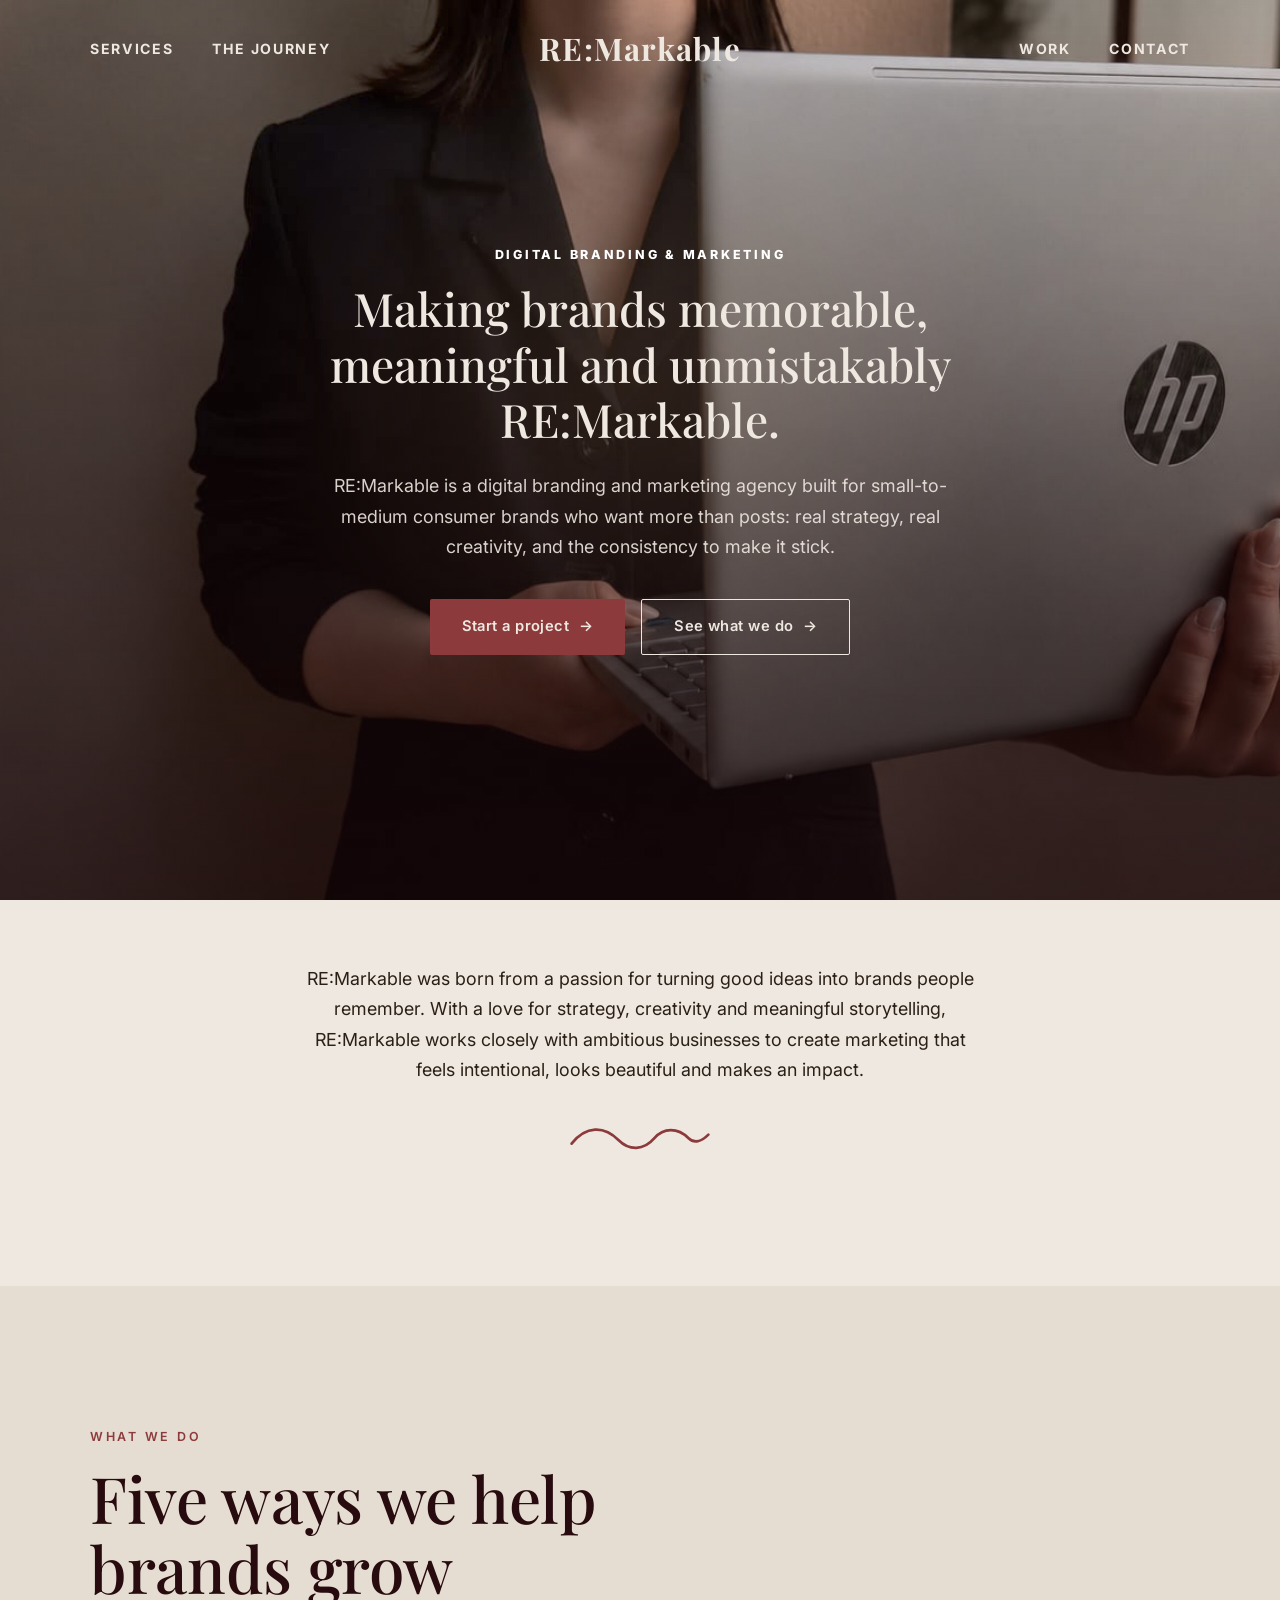
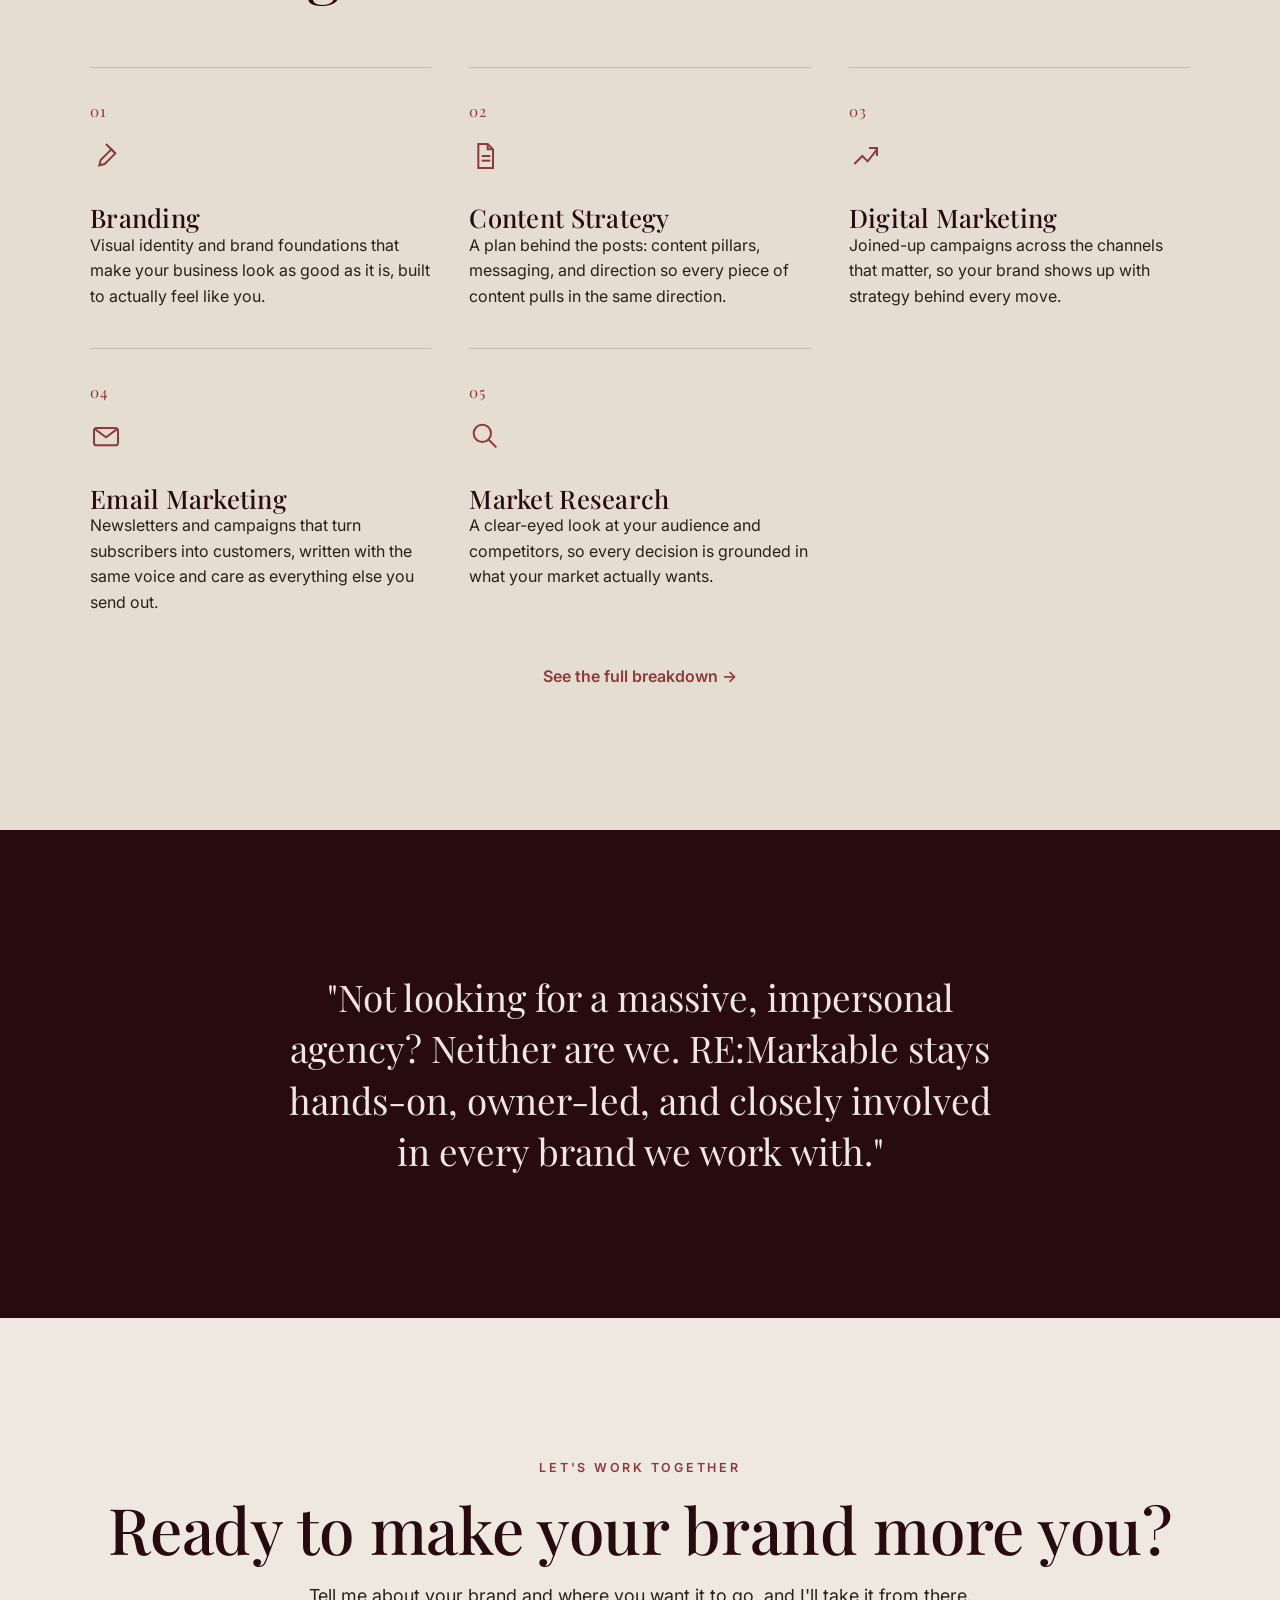
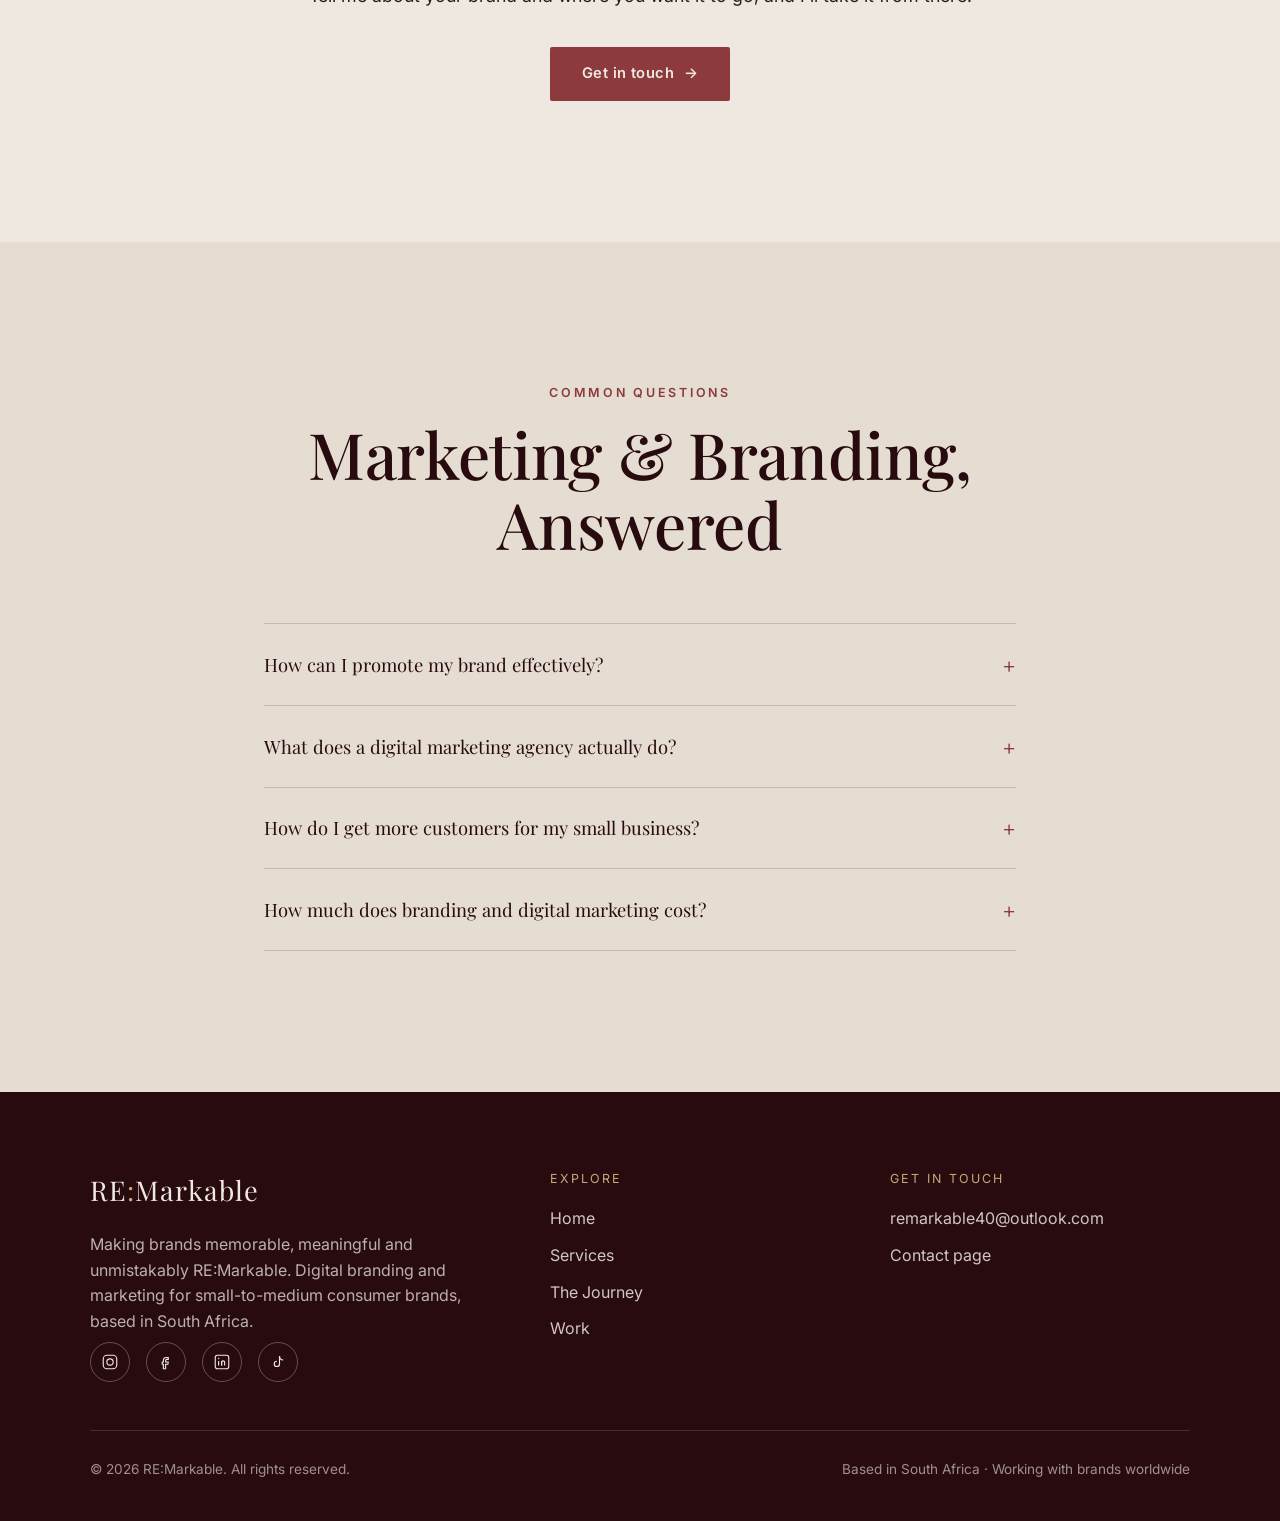
==== index.html @ 716b3941 "Declare light color-scheme to prevent mobile auto-dark-mode inversion Some mobile browsers auto-dark" ====
<!DOCTYPE html>
<html lang="en">
<head>
  <meta charset="UTF-8">
  <meta name="viewport" content="width=device-width, initial-scale=1.0">
  <title>RE:Markable | Digital Marketing Agency to Promote Your Brand &amp; Grow Customers, South Africa</title>
  <meta name="description" content="RE:Markable is a digital branding and marketing agency helping small-to-medium consumer brands promote their business, run effective digital marketing, and increase customers. Based in South Africa, working with brands worldwide.">
  <meta name="keywords" content="digital marketing agency, how to promote my brand, branding agency South Africa, increase customers, marketing strategy, social media marketing, content strategy, email marketing">
  <link rel="canonical" href="https://remarkable-co.netlify.app/">

  <meta property="og:type" content="website">
  <meta property="og:title" content="RE:Markable | Digital Marketing Agency to Promote Your Brand">
  <meta property="og:description" content="Digital branding and marketing built to promote your brand and grow your customer base. Strategy, creativity and consistency for small-to-medium consumer brands.">
  <meta property="og:image" content="https://remarkable-co.netlify.app/images/og-image.png">
  <meta property="og:image:width" content="1200">
  <meta property="og:image:height" content="630">
  <meta property="og:url" content="https://remarkable-co.netlify.app/">
  <meta name="twitter:card" content="summary_large_image">
  <meta name="twitter:image" content="https://remarkable-co.netlify.app/images/og-image.png">
  <meta name="theme-color" content="#280B0F">
  <meta name="color-scheme" content="light">

  <link rel="icon" type="image/svg+xml" href="images/favicon.svg">
  <link rel="apple-touch-icon" href="images/apple-touch-icon.png">
  <link rel="preconnect" href="https://fonts.googleapis.com">
  <link rel="preconnect" href="https://fonts.gstatic.com" crossorigin>
  <link href="https://fonts.googleapis.com/css2?family=Playfair+Display:ital,wght@0,400;0,500;0,600;0,700;1,500&family=Inter:wght@400;500;600;700&display=swap" rel="stylesheet">
  <link rel="preload" as="image" href="images/hero/hero.jpg">
  <link rel="stylesheet" href="css/style.css">
  <script src="js/main.js" defer></script>

  <script type="application/ld+json">
  {
    "@context": "https://schema.org",
    "@type": "MarketingAgency",
    "name": "RE:Markable",
    "description": "Digital branding and marketing agency for small-to-medium consumer brands, based in South Africa.",
    "email": "remarkable40@outlook.com",
    "areaServed": "ZA",
    "sameAs": [
      "https://www.instagram.com/re_markable.co/",
      "https://www.facebook.com/profile.php?id=61593287202210",
      "https://www.linkedin.com/company/144606965/",
      "https://www.tiktok.com/@remarkable.co"
    ],
    "makesOffer": [
      { "@type": "Offer", "itemOffered": { "@type": "Service", "name": "Branding" } },
      { "@type": "Offer", "itemOffered": { "@type": "Service", "name": "Content Strategy" } },
      { "@type": "Offer", "itemOffered": { "@type": "Service", "name": "Digital Marketing" } },
      { "@type": "Offer", "itemOffered": { "@type": "Service", "name": "Email Marketing" } },
      { "@type": "Offer", "itemOffered": { "@type": "Service", "name": "Market Research" } }
    ]
  }
  </script>

  <script type="application/ld+json">
  {
    "@context": "https://schema.org",
    "@type": "FAQPage",
    "mainEntity": [
      {
        "@type": "Question",
        "name": "How can I promote my brand effectively?",
        "acceptedAnswer": {
          "@type": "Answer",
          "text": "Effective brand promotion comes from three things working together: a consistent visual identity, a content strategy built around your actual audience, and channels used with intention rather than posting for the sake of it. RE:Markable builds all three together, so your marketing looks good and does something."
        }
      },
      {
        "@type": "Question",
        "name": "What does a digital marketing agency actually do?",
        "acceptedAnswer": {
          "@type": "Answer",
          "text": "A digital marketing agency plans, creates and manages your brand's marketing across the channels that matter, social media, email, content and campaigns, so everything pulls in the same direction instead of feeling disconnected. RE:Markable also handles the branding and strategy underneath it, not just execution."
        }
      },
      {
        "@type": "Question",
        "name": "How do I get more customers for my small business?",
        "acceptedAnswer": {
          "@type": "Answer",
          "text": "More customers usually comes down to clearer positioning, consistent visibility, and marketing that speaks directly to the right audience instead of everyone. RE:Markable starts by understanding your brand, your audience and your goals, then builds a strategy designed to grow your customer base from there."
        }
      },
      {
        "@type": "Question",
        "name": "How much does branding and digital marketing cost?",
        "acceptedAnswer": {
          "@type": "Answer",
          "text": "Pricing depends on the scope of the project, whether that's branding, content strategy, digital marketing, email marketing or market research. Get in touch and we'll figure out what's right for your brand and your budget."
        }
      }
    ]
  }
  </script>
</head>
<body>
  <a class="skip-link" href="#main">Skip to main content</a>
  <div class="scroll-progress" aria-hidden="true"></div>

  <header class="site-header site-header--transparent">
    <nav class="nav container" aria-label="Primary">
      <div class="nav__group nav__group--left">
        <a href="services.html">Services</a>
        <a href="about.html">The Journey</a>
      </div>
      <a href="index.html" class="nav__logo" aria-label="RE:Markable home">RE<span>:</span>Markable</a>
      <div class="nav__group nav__group--right">
        <a href="work.html">Work</a>
        <a href="contact.html">Contact</a>
      </div>
      <button class="nav__toggle" aria-label="Toggle menu" aria-expanded="false" aria-controls="nav-links">
        <svg viewBox="0 0 24 24" fill="none" stroke="currentColor" stroke-width="1.8" stroke-linecap="round" aria-hidden="true">
          <line x1="3" y1="6" x2="21" y2="6"/><line x1="3" y1="12" x2="21" y2="12"/><line x1="3" y1="18" x2="21" y2="18"/>
        </svg>
      </button>
      <div class="nav__links" id="nav-links">
        <a href="index.html" aria-current="page">Home</a>
        <a href="services.html">Services</a>
        <a href="about.html">The Journey</a>
        <a href="work.html">Work</a>
        <a href="contact.html" class="nav__cta">Contact</a>
      </div>
    </nav>
  </header>

  <main id="main">

    <!-- Hero -->
    <section class="hero--full">
      <img
        class="hero__bg"
        src="images/hero/hero.jpg"
        alt="RE:Markable, digital branding and marketing agency"
        width="1448" height="807">
      <div class="hero__content">
        <span class="eyebrow fade-in">Digital Branding &amp; Marketing</span>
        <h1 class="fade-in">Making brands memorable, meaningful and unmistakably RE:Markable.</h1>
        <p class="lede fade-in" style="margin-top:1.5rem;">RE:Markable is a digital branding and marketing agency built for small-to-medium consumer brands who want more than posts: real strategy, real creativity, and the consistency to make it stick.</p>
        <div class="hero__actions fade-in">
          <a href="contact.html" class="btn btn--primary">Start a project</a>
          <a href="services.html" class="btn btn--outline">See what we do</a>
        </div>
      </div>
    </section>

    <!-- Intro statement -->
    <section class="section--tight">
      <div class="container">
        <div class="section-head center fade-in">
          <p class="lede" style="margin-inline:auto; text-align:center;">RE:Markable was born from a passion for turning good ideas into brands people remember. With a love for strategy, creativity and meaningful storytelling, RE:Markable works closely with ambitious businesses to create marketing that feels intentional, looks beautiful and makes an impact.</p>
          <svg class="fade-in flourish" viewBox="0 0 160 40" fill="none" stroke="currentColor" stroke-width="3" stroke-linecap="round" stroke-linejoin="round" aria-hidden="true" style="margin-top:2.25rem;">
            <path pathLength="1" d="M4 24 C 20 4, 40 4, 56 20 C 68 32, 84 32, 96 18 C 106 6, 122 6, 134 18 C 140 24, 148 22, 156 14"/>
          </svg>
        </div>
      </div>
    </section>

    <!-- Services overview -->
    <section class="section--cream-tint">
      <div class="container">
        <div class="section-head fade-in">
          <span class="eyebrow">What We Do</span>
          <h2>Five ways we help brands grow</h2>
        </div>
        <div class="grid grid--3">
          <article class="flat-card fade-in">
            <span class="flat-card__number">01</span>
            <svg class="flat-card__icon" viewBox="0 0 24 24" fill="none" stroke="currentColor" stroke-width="1.5" aria-hidden="true">
              <path d="M12 3l7 7-8 8-4 1 1-4 8-8"/><path d="M15 6l3 3"/>
            </svg>
            <h3>Branding</h3>
            <p>Visual identity and brand foundations that make your business look as good as it is, built to actually feel like you.</p>
          </article>
          <article class="flat-card fade-in">
            <span class="flat-card__number">02</span>
            <svg class="flat-card__icon" viewBox="0 0 24 24" fill="none" stroke="currentColor" stroke-width="1.5" aria-hidden="true">
              <path d="M7 3h7l4 4v14H7z"/><path d="M14 3v4h4"/><line x1="9.5" y1="12" x2="16" y2="12"/><line x1="9.5" y1="15.5" x2="16" y2="15.5"/>
            </svg>
            <h3>Content Strategy</h3>
            <p>A plan behind the posts: content pillars, messaging, and direction so every piece of content pulls in the same direction.</p>
          </article>
          <article class="flat-card fade-in">
            <span class="flat-card__number">03</span>
            <svg class="flat-card__icon" viewBox="0 0 24 24" fill="none" stroke="currentColor" stroke-width="1.5" aria-hidden="true">
              <path d="M4 18l6-6 4 4 7-9"/><path d="M15 6h6v6"/>
            </svg>
            <h3>Digital Marketing</h3>
            <p>Joined-up campaigns across the channels that matter, so your brand shows up with strategy behind every move.</p>
          </article>
          <article class="flat-card fade-in">
            <span class="flat-card__number">04</span>
            <svg class="flat-card__icon" viewBox="0 0 24 24" fill="none" stroke="currentColor" stroke-width="1.5" aria-hidden="true">
              <rect x="3" y="6" width="18" height="13" rx="2"/><path d="M4 7l8 6 8-6"/>
            </svg>
            <h3>Email Marketing</h3>
            <p>Newsletters and campaigns that turn subscribers into customers, written with the same voice and care as everything else you send out.</p>
          </article>
          <article class="flat-card fade-in">
            <span class="flat-card__number">05</span>
            <svg class="flat-card__icon" viewBox="0 0 24 24" fill="none" stroke="currentColor" stroke-width="1.5" aria-hidden="true">
              <circle cx="10" cy="10" r="6.5"/><line x1="14.8" y1="14.8" x2="20.5" y2="20.5"/>
            </svg>
            <h3>Market Research</h3>
            <p>A clear-eyed look at your audience and competitors, so every decision is grounded in what your market actually wants.</p>
          </article>
        </div>
        <div class="text-center fade-in" style="margin-top:3rem;">
          <a href="services.html" class="btn--text">See the full breakdown →</a>
        </div>
      </div>
    </section>

    <!-- Statement band -->
    <section class="section--forest">
      <div class="container">
        <div class="statement fade-in">
          <p>"Not looking for a massive, impersonal agency? Neither are we. RE:Markable stays hands-on, owner-led, and closely involved in every brand we work with."</p>
        </div>
      </div>
    </section>

    <!-- CTA -->
    <section>
      <div class="container text-center fade-in">
        <span class="eyebrow">Let's Work Together</span>
        <h2>Ready to make your brand more you?</h2>
        <p class="lede" style="margin-inline:auto; text-align:center; margin-top:1rem;">Tell me about your brand and where you want it to go, and I'll take it from there.</p>
        <div style="margin-top:2.25rem;">
          <a href="contact.html" class="btn btn--primary">Get in touch</a>
        </div>
      </div>
    </section>

    <!-- FAQ -->
    <section class="section--cream-tint">
      <div class="container" style="max-width:52rem;">
        <div class="section-head center fade-in">
          <span class="eyebrow">Common Questions</span>
          <h2>Marketing &amp; Branding, Answered</h2>
        </div>
        <div class="faq-list fade-in">
          <details class="faq-item">
            <summary>How can I promote my brand effectively?</summary>
            <p>Effective brand promotion comes from three things working together: a consistent visual identity, a content strategy built around your actual audience, and channels used with intention rather than posting for the sake of it. Most brands only have one of the three. RE:Markable builds all three together, so your marketing looks good and does something.</p>
          </details>
          <details class="faq-item">
            <summary>What does a digital marketing agency actually do?</summary>
            <p>A digital marketing agency plans, creates and manages your brand's marketing across the channels that matter, social media, email, content and campaigns, so everything pulls in the same direction instead of feeling disconnected. RE:Markable also handles the branding and strategy underneath it, not just execution.</p>
          </details>
          <details class="faq-item">
            <summary>How do I get more customers for my small business?</summary>
            <p>More customers usually comes down to clearer positioning, consistent visibility, and marketing that speaks directly to the right audience instead of everyone. RE:Markable starts by understanding your brand, your audience and your goals, then builds a strategy designed to grow your customer base from there.</p>
          </details>
          <details class="faq-item">
            <summary>How much does branding and digital marketing cost?</summary>
            <p>Pricing depends on the scope of the project, whether that's branding, content strategy, digital marketing, email marketing or market research. Get in touch and we'll figure out what's right for your brand and your budget.</p>
          </details>
        </div>
      </div>
    </section>

  </main>

  <footer class="site-footer">
    <div class="container">
      <div class="footer__grid">
        <div>
          <div class="footer__brand">RE<span>:</span>Markable</div>
          <p class="footer__tagline">Making brands memorable, meaningful and unmistakably RE:Markable. Digital branding and marketing for small-to-medium consumer brands, based in South Africa.</p>
          <div class="footer__social">
            <a href="https://www.instagram.com/re_markable.co/" target="_blank" rel="noopener noreferrer" aria-label="RE:Markable on Instagram">
              <svg viewBox="0 0 24 24" fill="none" stroke="currentColor" stroke-width="1.5" aria-hidden="true"><rect x="3" y="3" width="18" height="18" rx="5"/><circle cx="12" cy="12" r="4.2"/><circle cx="17.2" cy="6.8" r="0.6" fill="currentColor" stroke="none"/></svg>
            </a>
            <a href="https://www.facebook.com/profile.php?id=61593287202210" target="_blank" rel="noopener noreferrer" aria-label="RE:Markable on Facebook">
              <svg viewBox="0 0 24 24" fill="none" stroke="currentColor" stroke-width="1.5" aria-hidden="true"><path d="M15 8.5h-2a1.5 1.5 0 0 0-1.5 1.5v2H15l-.5 3H11.5V21h-3v-6H7v-3h1.5V9.8C8.5 7.1 9.9 6 12.3 6H15v2.5z"/></svg>
            </a>
            <a href="https://www.linkedin.com/company/144606965/" target="_blank" rel="noopener noreferrer" aria-label="RE:Markable on LinkedIn">
              <svg viewBox="0 0 24 24" fill="none" stroke="currentColor" stroke-width="1.5" aria-hidden="true"><rect x="3" y="3" width="18" height="18" rx="3"/><circle cx="7.5" cy="7.3" r="0.9" fill="currentColor" stroke="none"/><line x1="7.5" y1="10.5" x2="7.5" y2="16.5"/><path d="M11.5 16.5v-4a2 2 0 0 1 4 0v4"/><line x1="11.5" y1="10.5" x2="11.5" y2="16.5"/></svg>
            </a>
            <a href="https://www.tiktok.com/@remarkable.co" target="_blank" rel="noopener noreferrer" aria-label="RE:Markable on TikTok">
              <svg viewBox="0 0 24 24" fill="none" stroke="currentColor" stroke-width="1.5" aria-hidden="true"><path d="M14 4v10.5a3.5 3.5 0 1 1-3.5-3.5"/><path d="M14 4c0 3 2.2 5.2 5 5.4"/></svg>
            </a>
          </div>
        </div>
        <div>
          <div class="footer__heading">Explore</div>
          <ul class="footer__links">
            <li><a href="index.html">Home</a></li>
            <li><a href="services.html">Services</a></li>
            <li><a href="about.html">The Journey</a></li>
            <li><a href="work.html">Work</a></li>
          </ul>
        </div>
        <div>
          <div class="footer__heading">Get in Touch</div>
          <ul class="footer__links">
            <li><a href="mailto:remarkable40@outlook.com">remarkable40@outlook.com</a></li>
            <li><a href="contact.html">Contact page</a></li>
          </ul>
        </div>
      </div>
      <div class="footer__bottom">
        <span>&copy; 2026 RE:Markable. All rights reserved.</span>
        <span>Based in South Africa · Working with brands worldwide</span>
      </div>
    </div>
  </footer>
</body>
</html>
---- css/style.css ----
/* ==========================================================================
   RE:Markable | Design System
   Cream #EEE8E1 · Burgundy #8D3A3C · Forest #280B0F
   ========================================================================== */

:root {
  color-scheme: light;
  --cream: #EEE8E1;
  --cream-tint: #E5DDD2;
  --burgundy: #8D3A3C;
  --burgundy-dark: #3B1319;
  --burgundy-tint: #D6BDB8;
  --forest: #280B0F;
  --forest-dark: #1C080B;
  --forest-tint: #D5CCC1;
  --ink: #2A2016;

  --font-heading: 'Playfair Display', Georgia, 'Times New Roman', serif;
  --font-body: 'Inter', -apple-system, BlinkMacSystemFont, 'Segoe UI', sans-serif;

  --container-width: 1180px;
  --section-padding: clamp(5rem, 11vw, 9.5rem);
  --radius: 2px;

  --transition: 250ms cubic-bezier(0.4, 0, 0.2, 1);
  --bounce: 450ms cubic-bezier(0.34, 1.56, 0.64, 1);
}

/* ---------- Reset ---------- */
*, *::before, *::after { box-sizing: border-box; }
html { scroll-behavior: smooth; }
body, h1, h2, h3, h4, p, figure, blockquote, dl, dd { margin: 0; }
ul, ol { margin: 0; padding: 0; list-style: none; }
img { max-width: 100%; display: block; }
a { color: inherit; text-decoration: none; }
button { font: inherit; color: inherit; background: none; border: none; cursor: pointer; }
input, textarea, select { font: inherit; color: inherit; }

@media (prefers-reduced-motion: reduce) {
  html { scroll-behavior: auto; }
  *, *::before, *::after {
    animation-duration: 0.01ms !important;
    animation-iteration-count: 1 !important;
    transition-duration: 0.01ms !important;
    scroll-behavior: auto !important;
  }
}

/* ---------- Base ---------- */
body {
  background: var(--cream);
  color: var(--ink);
  font-family: var(--font-body);
  font-size: 16px;
  line-height: 1.6;
  -webkit-font-smoothing: antialiased;
  position: relative;
}

body::before {
  content: '';
  position: fixed;
  inset: 0;
  z-index: 1;
  pointer-events: none;
  opacity: 0.85;
  mix-blend-mode: soft-light;
  background-image:
    radial-gradient(ellipse 55% 140% at 18% 12%, rgba(255,255,255,0.6) 0%, rgba(255,255,255,0) 58%),
    radial-gradient(ellipse 48% 130% at 78% 22%, rgba(0,0,0,0.12) 0%, rgba(0,0,0,0) 62%),
    radial-gradient(ellipse 60% 150% at 45% 48%, rgba(255,255,255,0.45) 0%, rgba(255,255,255,0) 58%),
    radial-gradient(ellipse 42% 120% at 90% 65%, rgba(0,0,0,0.1) 0%, rgba(0,0,0,0) 55%),
    radial-gradient(ellipse 65% 160% at 8% 78%, rgba(255,255,255,0.4) 0%, rgba(255,255,255,0) 62%),
    radial-gradient(ellipse 50% 140% at 60% 92%, rgba(0,0,0,0.09) 0%, rgba(0,0,0,0) 58%),
    linear-gradient(128deg, rgba(255,255,255,0.14) 0%, rgba(0,0,0,0.05) 45%, rgba(255,255,255,0.12) 75%, rgba(0,0,0,0.04) 100%);
}

::selection {
  background: var(--burgundy);
  color: var(--cream);
}

h1, h2, h3, h4 {
  font-family: var(--font-heading);
  font-weight: 500;
  letter-spacing: 0.01em;
  line-height: 1.15;
  color: var(--forest);
}

h1 { font-size: clamp(3rem, 8vw, 6.75rem); letter-spacing: -0.01em; line-height: 1.05; }
h2 { font-size: clamp(2.25rem, 5vw, 4rem); letter-spacing: -0.005em; line-height: 1.1; }
h3 { font-size: clamp(1.3rem, 2vw, 1.7rem); }

p { color: var(--ink); }

.eyebrow {
  display: block;
  font-family: var(--font-body);
  font-size: 0.78rem;
  font-weight: 600;
  letter-spacing: 0.22em;
  text-transform: uppercase;
  color: var(--burgundy);
  margin-bottom: 1rem;
}

.lede {
  font-size: clamp(1.05rem, 1.4vw, 1.25rem);
  line-height: 1.7;
  color: var(--ink);
  max-width: 42rem;
}

/* ---------- Skip link ---------- */
.skip-link {
  position: absolute;
  left: -999px;
  top: auto;
  background: var(--forest);
  color: var(--cream);
  padding: 0.9rem 1.5rem;
  z-index: 1000;
  border-radius: var(--radius);
}
.skip-link:focus {
  left: 1rem;
  top: 1rem;
}

:focus-visible {
  outline: 2px solid var(--burgundy);
  outline-offset: 3px;
}

/* ---------- Layout ---------- */
.container {
  width: 100%;
  max-width: var(--container-width);
  margin-inline: auto;
  padding-inline: clamp(1.25rem, 4vw, 2.5rem);
}

section { padding-block: var(--section-padding); }

.section--tight { padding-block: clamp(2.5rem, 5vw, 4rem); }

.section--cream-tint { background: var(--cream-tint); }
.section--forest { background: var(--forest); color: var(--cream); }
.section--forest h1,
.section--forest h2,
.section--forest h3 { color: var(--cream); }
.section--forest p { color: rgba(238, 232, 225, 0.88); }
.section--burgundy-tint { background: var(--burgundy-tint); }

.section-head {
  max-width: 42rem;
  margin-bottom: clamp(2.5rem, 5vw, 4rem);
}
.section-head.center { margin-inline: auto; text-align: center; }

/* ---------- Scroll progress ---------- */
.scroll-progress {
  position: fixed;
  top: 0;
  left: 0;
  height: 3px;
  width: 100%;
  background: var(--burgundy);
  transform: scaleX(0);
  transform-origin: left;
  z-index: 200;
  pointer-events: none;
}

/* ---------- Header / Nav ---------- */
.site-header {
  background: var(--forest);
  position: sticky;
  top: 0;
  z-index: 100;
  box-shadow: 0 1px 0 rgba(0,0,0,0.06);
  transition: padding-block var(--transition), box-shadow var(--transition), backdrop-filter var(--transition), background var(--transition);
}
.site-header--transparent {
  position: fixed;
  width: 100%;
  background: transparent;
  box-shadow: none;
}
.site-header--scrolled {
  background: rgba(40, 11, 15, 0.92);
  backdrop-filter: blur(10px);
  -webkit-backdrop-filter: blur(10px);
  box-shadow: 0 8px 24px rgba(0,0,0,0.12);
}
.site-header--scrolled .nav { padding-block: 0.75rem; }

.nav {
  display: grid;
  grid-template-columns: 1fr auto 1fr;
  align-items: center;
  gap: 1rem;
  padding-block: 1.5rem;
  transition: padding-block var(--transition);
}

.nav__logo {
  grid-column: 2;
  display: flex;
  align-items: center;
  font-family: var(--font-heading);
  font-size: 1.95rem;
  font-weight: 700;
  letter-spacing: 0.04em;
  color: var(--cream);
  transition: color var(--transition), transform var(--bounce);
}
.nav__logo:hover { transform: scale(1.05); }
.nav__logo span { color: #C9A876; }
.site-header--transparent:not(.site-header--scrolled) .nav__logo {
  color: var(--cream);
}
.site-header--transparent:not(.site-header--scrolled) .nav__logo span {
  color: var(--cream);
}
.nav__logo-icon {
  height: 1.9rem;
  width: auto;
  color: #C9A876;
  flex-shrink: 0;
}

.nav__group {
  display: flex;
  align-items: center;
  gap: clamp(1.5rem, 3vw, 2.75rem);
}
.nav__group--left { grid-column: 1; justify-content: flex-start; }
.nav__group--right { grid-column: 3; justify-content: flex-end; }

.nav__group a {
  display: inline-block;
  color: var(--cream);
  font-size: 0.88rem;
  font-weight: 700;
  letter-spacing: 0.12em;
  text-transform: uppercase;
  padding-block: 0.3rem;
  position: relative;
  transition: color var(--transition), transform var(--bounce);
}
.nav__group a:hover { transform: translateY(-2px); }
.nav__group a::after {
  content: '';
  position: absolute;
  left: 0;
  bottom: -2px;
  width: 0%;
  height: 1px;
  background: #C9A876;
  transition: width var(--transition);
}
.nav__group a:hover::after,
.nav__group a[aria-current="page"]::after { width: 100%; }
.nav__group a[aria-current="page"] { color: #C9A876; }

.site-header--transparent:not(.site-header--scrolled) .nav__group a {
  color: var(--cream);
}
.site-header--transparent:not(.site-header--scrolled) .nav__group a::after {
  background: var(--cream);
}
.site-header--transparent:not(.site-header--scrolled) .nav__group a[aria-current="page"] {
  color: var(--cream);
}

.nav__links {
  display: none;
}

.nav__links a {
  color: var(--cream);
  font-size: 0.92rem;
  letter-spacing: 0.03em;
  padding-block: 0.3rem;
  position: relative;
}

.nav__links a::after {
  content: '';
  position: absolute;
  left: 0;
  bottom: -2px;
  width: 0%;
  height: 1px;
  background: #C9A876;
  transition: width var(--transition);
}
.nav__links a:hover::after,
.nav__links a[aria-current="page"]::after { width: 100%; }
.nav__links a[aria-current="page"] { color: #C9A876; }

.nav__cta {
  background: var(--burgundy);
  color: var(--cream) !important;
  padding: 0.6rem 1.3rem;
  border-radius: var(--radius);
  font-size: 0.88rem !important;
  transition: background var(--transition);
}
.nav__cta::after { display: none; }
.nav__cta:hover { background: var(--burgundy-dark); }

.nav__toggle {
  display: none;
  color: var(--cream);
  padding: 0.4rem;
}
.nav__toggle svg { width: 24px; height: 24px; }

@media (max-width: 860px) {
  .nav {
    display: flex;
    justify-content: space-between;
    padding-block: 1.1rem;
  }
  .nav__group { display: none; }
  .nav__toggle { display: block; }
  .nav__links {
    display: flex;
    position: fixed;
    inset: 0 0 0 30%;
    flex-direction: column;
    justify-content: center;
    align-items: flex-start;
    padding: 2rem clamp(1.5rem, 8vw, 3rem);
    background: var(--forest);
    transform: translateX(100%);
    transition: transform var(--transition);
    gap: 1.75rem;
  }
  .nav__links.is-open { transform: translateX(0); }
  .nav__links a { font-size: 1.1rem; }
  .nav__cta { margin-top: 0.5rem; }
}

/* ---------- Buttons ---------- */
.btn {
  display: inline-flex;
  align-items: center;
  gap: 0.6rem;
  padding: 0.95rem 2rem;
  border-radius: var(--radius);
  font-size: 0.92rem;
  font-weight: 600;
  letter-spacing: 0.03em;
  transition: background var(--transition), color var(--transition), border-color var(--transition), transform var(--bounce), box-shadow var(--transition);
}
.btn::after {
  content: '\2192';
  display: inline-block;
  transition: transform var(--bounce);
}
.btn:hover::after { transform: translateX(5px); }
.btn:hover { transform: translateY(-3px) scale(1.02); }
.btn:active { transform: translateY(-1px) scale(0.98); }

.btn--primary {
  background: var(--burgundy);
  color: var(--cream);
}
.btn--primary:hover { background: var(--burgundy-dark); box-shadow: 0 12px 24px rgba(141, 58, 60, 0.28); }

.btn--outline {
  background: transparent;
  border: 1px solid currentColor;
  color: var(--forest);
}
.btn--outline:hover { background: var(--forest); color: var(--cream); box-shadow: 0 12px 24px rgba(40, 11, 15, 0.22); }

.section--forest .btn--outline { color: var(--cream); }
.section--forest .btn--outline:hover { background: var(--cream); color: var(--forest); }

.btn--text {
  padding: 0;
  color: var(--burgundy);
  font-weight: 600;
  border-bottom: 1px solid transparent;
}
.btn--text:hover { border-bottom-color: var(--burgundy); }

/* ---------- Hero ---------- */
.hero {
  padding-top: clamp(3.5rem, 8vw, 6rem);
  padding-bottom: clamp(3rem, 6vw, 5rem);
}
.hero__grid {
  display: grid;
  grid-template-columns: 1.1fr 0.9fr;
  gap: clamp(2rem, 5vw, 4rem);
  align-items: center;
}
.hero__grid .lede {
  font-size: clamp(1.2rem, 1.7vw, 1.45rem);
}
.hero__grid p:not(.lede) {
  font-size: 1.15rem;
  line-height: 1.7;
}
.hero__actions {
  display: flex;
  gap: 1rem;
  flex-wrap: wrap;
  margin-top: 2.25rem;
}
.hero__image {
  width: 100%;
  aspect-ratio: 8 / 7;
  object-fit: cover;
  border-radius: var(--radius);
}

/* ---------- Full-bleed hero (homepage) ---------- */
.hero--full {
  position: relative;
  min-height: 100svh;
  display: flex;
  align-items: center;
  justify-content: center;
  padding-block: 0;
  overflow: hidden;
  background: var(--forest);
}
.hero--full .hero__bg {
  position: absolute;
  inset: 0;
  width: 100%;
  height: 100%;
  object-fit: cover;
  z-index: 0;
}
.hero--full::after {
  content: '';
  position: absolute;
  inset: 0;
  z-index: 1;
  background: linear-gradient(180deg, rgba(28,8,11,0.15) 0%, rgba(28,8,11,0.62) 100%);
}
.hero__spotlight {
  position: absolute;
  inset: 0;
  z-index: 1;
  pointer-events: none;
  background: radial-gradient(650px circle at var(--mx, 50%) var(--my, 42%), rgba(201, 168, 118, 0.24), transparent 60%);
}
@media (prefers-reduced-motion: reduce) {
  .hero__spotlight { display: none; }
}

.hero--full .hero__content {
  position: relative;
  z-index: 2;
  max-width: 76rem;
  padding-inline: clamp(1.25rem, 6vw, 2.5rem);
  text-align: center;
}
.hero--full .hero__content h1 {
  color: var(--cream);
  font-size: clamp(1.9rem, 3.6vw, 3.25rem);
  line-height: 1.2;
  letter-spacing: 0;
  max-width: 46rem;
  margin-inline: auto;
}
.hero--full .hero__content .eyebrow { color: #FFFFFF; font-weight: 800; }
.hero--full .hero__content .lede {
  color: rgba(238, 232, 225, 0.9);
  margin-inline: auto;
  text-align: center;
}
.hero--full .hero__actions { justify-content: center; }
.hero__content > .fade-in:nth-child(1) { transition-delay: 0ms; }
.hero__content > .fade-in:nth-child(2) { transition-delay: 140ms; }
.hero__content > .fade-in:nth-child(3) { transition-delay: 280ms; }
.hero__content > .fade-in:nth-child(4) { transition-delay: 420ms; }
.hero--full .btn--outline { color: var(--cream); }
.hero--full .btn--outline:hover { background: var(--cream); color: var(--forest); }

@media (max-width: 900px) {
  .hero__grid { grid-template-columns: 1fr; }
  .hero__image { order: -1; }
}

/* ---------- Cards ---------- */
.grid {
  display: grid;
  gap: clamp(1.75rem, 3vw, 2.5rem);
}
.grid--3 { grid-template-columns: repeat(3, 1fr); }
.grid--2 { grid-template-columns: repeat(2, 1fr); }
@media (max-width: 860px) {
  .grid--3, .grid--2 { grid-template-columns: 1fr; }
}

.grid > .fade-in:nth-child(1) { transition-delay: 0ms; }
.grid > .fade-in:nth-child(2) { transition-delay: 80ms; }
.grid > .fade-in:nth-child(3) { transition-delay: 160ms; }
.grid > .fade-in:nth-child(4) { transition-delay: 240ms; }
.grid > .fade-in:nth-child(5) { transition-delay: 320ms; }
.grid > .fade-in:nth-child(6) { transition-delay: 400ms; }

.card {
  background: var(--cream);
  border: 1px solid rgba(40, 11, 15, 0.14);
  padding: clamp(2rem, 3vw, 2.75rem);
  border-radius: var(--radius);
  transition: transform var(--bounce), box-shadow var(--transition);
}
.card:hover {
  transform: translateY(-6px);
  box-shadow: 0 18px 40px rgba(40, 11, 15, 0.08);
}
.card__icon {
  width: 44px;
  height: 44px;
  margin-bottom: 1.5rem;
  color: var(--burgundy);
  transition: transform var(--bounce);
}
.card:hover .card__icon {
  transform: rotate(-8deg) scale(1.12);
}
.card__number {
  font-family: var(--font-heading);
  font-size: 0.95rem;
  color: var(--burgundy);
  letter-spacing: 0.05em;
  display: block;
  margin-bottom: 1rem;
}

/* ---------- Flat cards (muted, no box) ---------- */
.flat-card {
  position: relative;
  padding-top: 2rem;
  transition: transform 350ms cubic-bezier(0.2, 0.8, 0.2, 1);
}
.flat-card__icon {
  width: 32px;
  height: 32px;
  margin-bottom: 1.5rem;
  color: var(--burgundy);
  transition: transform var(--bounce);
}
.flat-card:hover .flat-card__icon {
  transform: rotate(-10deg) scale(1.15);
}
.flat-card__number {
  font-family: var(--font-heading);
  font-size: 0.95rem;
  color: var(--burgundy);
  letter-spacing: 0.05em;
  display: block;
  margin-bottom: 1rem;
}

/* ---------- Plain list (services capabilities) ---------- */
.plain-list li {
  padding-block: 0.9rem;
  padding-left: 0;
  border-bottom: 1px solid rgba(40, 11, 15, 0.14);
  transition: padding-left var(--bounce), color var(--transition);
  cursor: default;
}
.plain-list li:first-child { padding-top: 0; }
.plain-list li:hover {
  padding-left: 0.85rem;
  color: var(--burgundy);
}

/* ---------- Work / Portfolio ---------- */
.work-card { display: block; }
.work-card__image {
  width: 100%;
  aspect-ratio: 4 / 3;
  object-fit: cover;
  border-radius: var(--radius);
  margin-bottom: 1.25rem;
}
.work-card__meta {
  display: flex;
  justify-content: space-between;
  align-items: baseline;
  gap: 1rem;
}

/* ---------- Shop-style card (image-forward, minimal) ---------- */
.shop-card { display: block; transition: transform 350ms cubic-bezier(0.2, 0.8, 0.2, 1); }
.shop-card__image-wrap {
  overflow: hidden;
  border-radius: var(--radius);
  margin-bottom: 1.5rem;
  box-shadow: 0 0 0 rgba(40, 11, 15, 0);
  transition: box-shadow var(--transition);
}
.shop-card__image {
  width: 100%;
  aspect-ratio: 4 / 5;
  object-fit: cover;
  display: block;
  transition: transform 600ms cubic-bezier(0.4, 0, 0.2, 1);
}
.shop-card:hover .shop-card__image { transform: scale(1.06) rotate(-0.6deg); }
.shop-card:hover .shop-card__image-wrap { box-shadow: 0 20px 40px rgba(40, 11, 15, 0.18); }
.shop-card__meta {
  font-size: 0.74rem;
  font-weight: 600;
  letter-spacing: 0.12em;
  text-transform: uppercase;
  color: var(--burgundy);
  margin-bottom: 0.6rem;
}
.shop-card__title {
  font-family: var(--font-heading);
  font-size: 1.3rem;
  color: var(--forest);
}
.shop-card__desc {
  margin-top: 0.5rem;
  color: rgba(42, 32, 22, 0.72);
  font-size: 0.95rem;
}
.tag {
  display: inline-block;
  font-size: 0.75rem;
  letter-spacing: 0.08em;
  text-transform: uppercase;
  color: var(--forest);
  background: var(--forest-tint);
  padding: 0.3rem 0.7rem;
  border-radius: 999px;
}

/* ---------- Pull quote / statement band ---------- */
.statement {
  text-align: center;
  max-width: 46rem;
  margin-inline: auto;
}
.statement q, .statement p {
  font-family: var(--font-heading);
  font-size: clamp(1.5rem, 3vw, 2.3rem);
  line-height: 1.4;
  color: var(--cream);
  quotes: none;
}

/* ---------- Footer ---------- */
.site-footer {
  background: var(--forest);
  color: var(--cream);
  padding-block: clamp(3.5rem, 6vw, 5rem) 2.5rem;
}
.footer__grid {
  display: grid;
  grid-template-columns: 1.4fr 1fr 1fr;
  gap: 2.5rem;
  padding-bottom: 3rem;
  border-bottom: 1px solid rgba(238, 232, 225, 0.15);
}
.footer__brand {
  display: flex;
  align-items: center;
  font-family: var(--font-heading);
  font-size: 1.7rem;
  letter-spacing: 0.04em;
  margin-bottom: 1.25rem;
  color: var(--cream);
}
.footer__brand span { color: #C9A876; }
.footer__brand-icon {
  height: 2.1rem;
  width: auto;
  color: #C9A876;
  flex-shrink: 0;
}
.footer__tagline {
  color: rgba(238, 232, 225, 0.75);
  max-width: 26rem;
}
.footer__heading {
  font-size: 0.78rem;
  letter-spacing: 0.16em;
  text-transform: uppercase;
  color: #C9A876;
  margin-bottom: 1.1rem;
}
.footer__links li { margin-bottom: 0.7rem; }
.footer__links a {
  color: rgba(238, 232, 225, 0.85);
  position: relative;
}
.footer__links a:hover { color: var(--cream); }
.footer__social {
  display: flex;
  gap: 1rem;
  margin-top: 0.5rem;
}
.footer__social a {
  width: 40px;
  height: 40px;
  display: flex;
  align-items: center;
  justify-content: center;
  border: 1px solid rgba(238, 232, 225, 0.3);
  border-radius: 50%;
  transition: border-color var(--transition), background var(--transition), transform var(--bounce);
}
.footer__social a:hover {
  border-color: var(--cream);
  background: rgba(238, 232, 225, 0.08);
  transform: translateY(-4px) scale(1.1) rotate(-6deg);
}
.footer__social svg { width: 18px; height: 18px; }
.footer__bottom {
  display: flex;
  justify-content: space-between;
  flex-wrap: wrap;
  gap: 1rem;
  padding-top: 1.75rem;
  font-size: 0.85rem;
  color: rgba(238, 232, 225, 0.6);
}

@media (max-width: 760px) {
  .footer__grid { grid-template-columns: 1fr; }
}

/* ---------- Forms ---------- */
.form-field {
  margin-bottom: 1.5rem;
}
.form-field label {
  display: block;
  font-size: 0.85rem;
  font-weight: 600;
  letter-spacing: 0.03em;
  margin-bottom: 0.5rem;
  color: var(--forest);
}
.form-field input,
.form-field textarea,
.form-field select {
  width: 100%;
  padding: 0.85rem 1rem;
  background: var(--cream);
  border: 1px solid rgba(40, 11, 15, 0.3);
  border-radius: var(--radius);
  transition: border-color var(--transition);
}
.form-field input:focus,
.form-field textarea:focus,
.form-field select:focus {
  border-color: var(--burgundy);
  outline: none;
}
.form-field textarea { min-height: 140px; resize: vertical; }
.form-note { font-size: 0.85rem; color: rgba(36,31,26,0.65); margin-top: -0.5rem; margin-bottom: 1.5rem; }

.form-status {
  margin-top: 1.25rem;
  padding: 1rem 1.25rem;
  border-radius: var(--radius);
  font-size: 0.95rem;
  display: none;
}
.form-status.is-success {
  display: block;
  background: var(--forest-tint);
  color: var(--forest);
  border: 1px solid rgba(51,70,58,0.25);
}
.form-status.is-error {
  display: block;
  background: var(--burgundy-tint);
  color: var(--burgundy-dark);
  border: 1px solid rgba(122,37,48,0.25);
}

/* honeypot field, hidden from real users */
.hp-field {
  position: absolute;
  left: -9999px;
  width: 1px;
  height: 1px;
  overflow: hidden;
}

/* ---------- FAQ accordion ---------- */
.faq-list { display: grid; gap: 0; }
.faq-item {
  border-bottom: 1px solid rgba(40, 11, 15, 0.16);
  padding-block: 1.4rem;
}
.faq-item:first-child { border-top: 1px solid rgba(40, 11, 15, 0.16); }
.faq-item summary {
  cursor: pointer;
  list-style: none;
  display: flex;
  align-items: center;
  justify-content: space-between;
  gap: 1rem;
  font-family: var(--font-heading);
  font-size: 1.15rem;
  color: var(--forest);
  transition: color var(--transition);
}
.faq-item summary::-webkit-details-marker { display: none; }
.faq-item summary::after {
  content: '+';
  font-family: var(--font-body);
  font-size: 1.4rem;
  font-weight: 300;
  color: var(--burgundy);
  flex-shrink: 0;
  transition: transform var(--bounce);
}
.faq-item[open] summary::after { transform: rotate(45deg); }
.faq-item:hover summary { color: var(--burgundy); }
.faq-item p {
  margin-top: 0.9rem;
  color: rgba(42, 32, 22, 0.78);
  max-width: 42rem;
}

/* ---------- Contact info list ---------- */
.contact-list dt {
  font-size: 0.78rem;
  letter-spacing: 0.14em;
  text-transform: uppercase;
  color: var(--burgundy);
  margin-bottom: 0.4rem;
}
.contact-list dd {
  font-family: var(--font-heading);
  font-size: 1.35rem;
  color: var(--forest);
  margin-bottom: 2rem;
}
.contact-list dd a:hover { color: var(--burgundy); }

/* ---------- Utility ---------- */
.mt-0 { margin-top: 0; }
.text-center { text-align: center; }
.divider {
  height: 1px;
  background: rgba(40, 11, 15, 0.15);
  border: none;
  margin-block: 0;
}

/* ---------- Scroll reveal ---------- */
.fade-in {
  opacity: 0;
  transform: translateY(22px) scale(0.98);
  transition: opacity 650ms ease, transform 650ms cubic-bezier(0.22, 1, 0.36, 1);
}
.fade-in.is-visible {
  opacity: 1;
  transform: translateY(0) scale(1);
}

/* ---------- Hand-drawn flourish (signature brand mark) ---------- */
.flourish {
  display: block;
  margin-inline: auto;
  width: 156px;
  height: 36px;
  color: var(--burgundy);
}
.flourish path {
  stroke-dasharray: 1;
  stroke-dashoffset: 1;
  transition: stroke-dashoffset 1100ms cubic-bezier(0.4, 0, 0.2, 1) 150ms;
}
.flourish.is-visible path { stroke-dashoffset: 0; }
.flourish.is-visible {
  animation: flourish-bob 3400ms ease-in-out 1300ms infinite;
}
@keyframes flourish-bob {
  0%, 100% { transform: translateY(0) rotate(0deg); }
  50% { transform: translateY(-3px) rotate(-1.5deg); }
}
@media (prefers-reduced-motion: reduce) {
  .flourish path { transition: none; stroke-dashoffset: 0; }
  .flourish.is-visible { animation: none; }
}

/* ---------- Flat-card divider draw-in ---------- */
.flat-card::before {
  content: '';
  position: absolute;
  top: 0;
  left: 0;
  width: 100%;
  height: 1px;
  background: rgba(40, 11, 15, 0.16);
  transform: scaleX(0);
  transform-origin: left;
  transition: transform 900ms cubic-bezier(0.4, 0, 0.2, 1);
}
.flat-card.is-visible::before { transform: scaleX(1); }
@media (prefers-reduced-motion: reduce) {
  .flat-card::before { transition: none; transform: scaleX(1); }
}

/* ---------- Placeholder badge (dev aid, visible on placeholder images) ---------- */
.placeholder-note {
  font-size: 0.72rem;
  letter-spacing: 0.05em;
  color: rgba(36,31,26,0.5);
  margin-top: 0.5rem;
}

/* ---------- Page intro (non-home pages) ---------- */
.page-intro {
  padding-top: clamp(3rem, 7vw, 5rem);
  padding-bottom: clamp(2.5rem, 5vw, 3.5rem);
}
.page-intro__grid {
  display: grid;
  grid-template-columns: 1fr 1fr;
  gap: clamp(1.5rem, 4vw, 3rem);
  align-items: end;
}
@media (max-width: 760px) {
  .page-intro__grid { grid-template-columns: 1fr; }
}
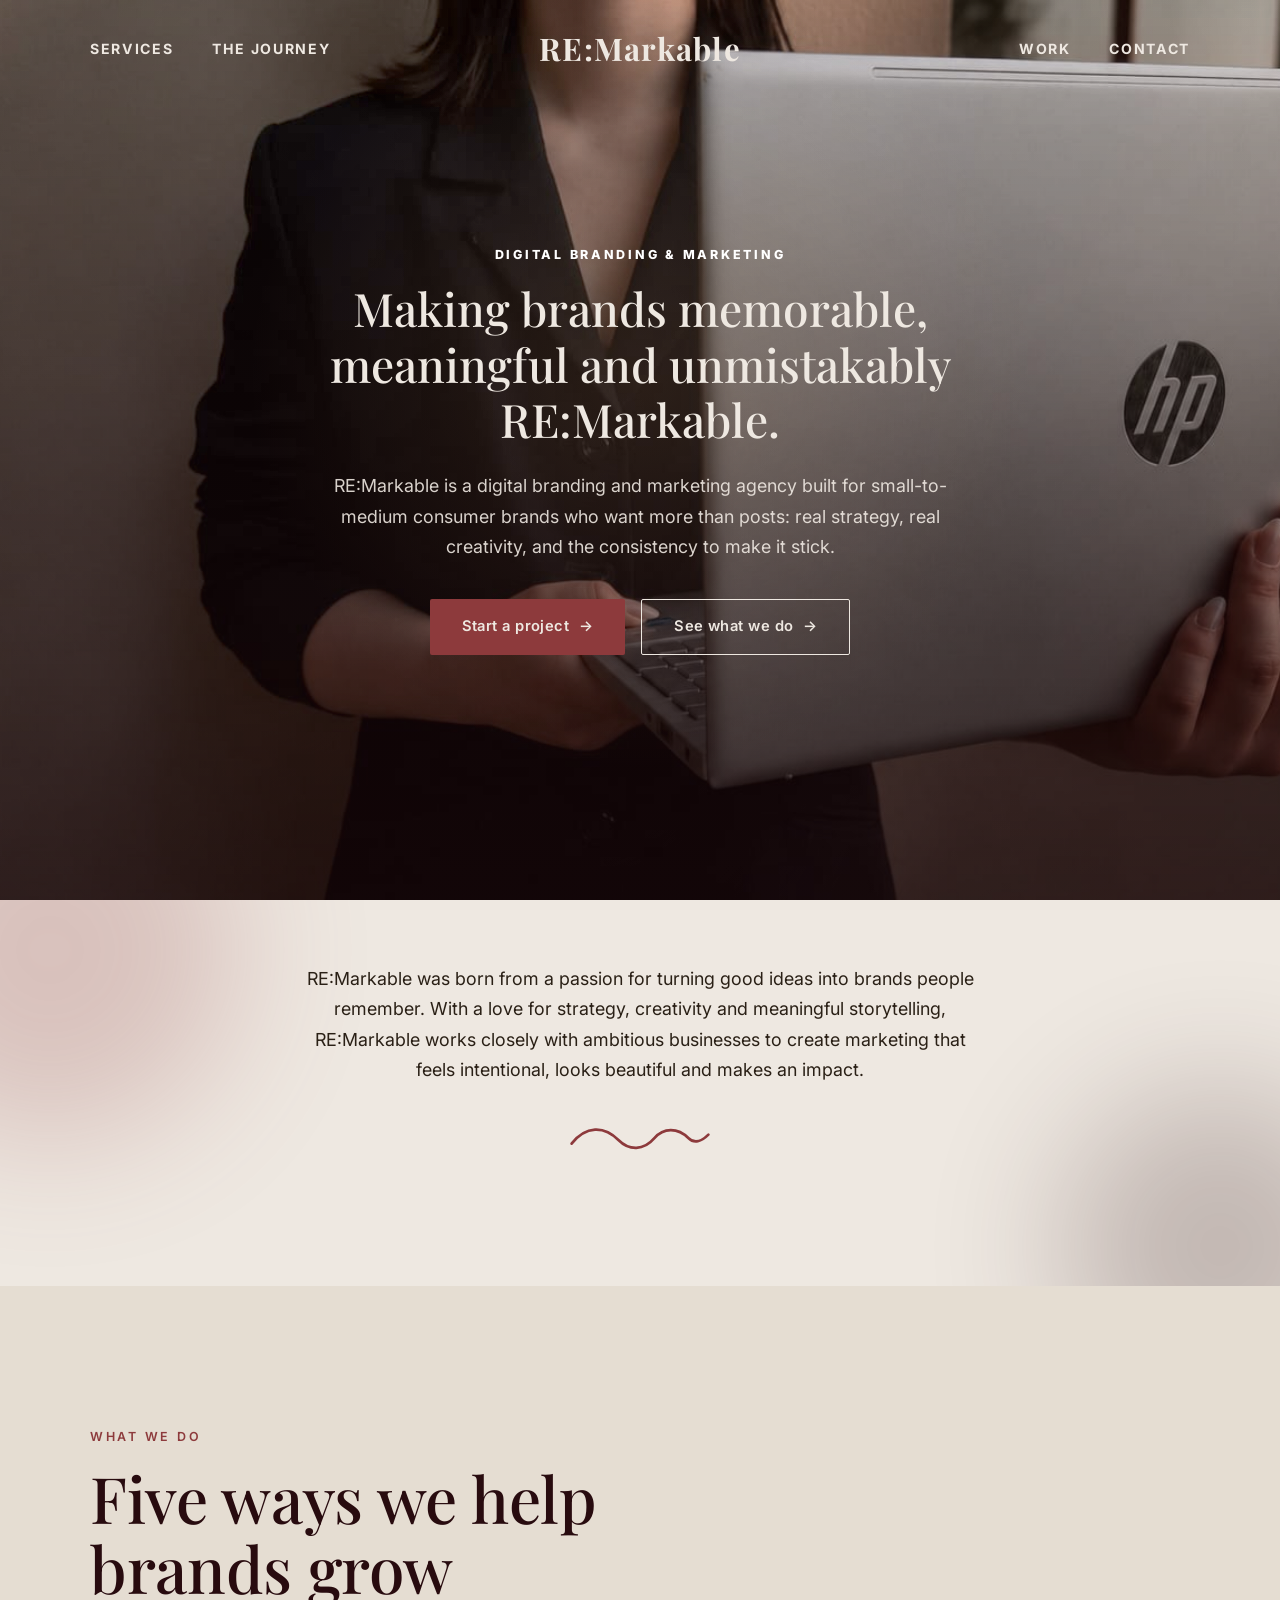
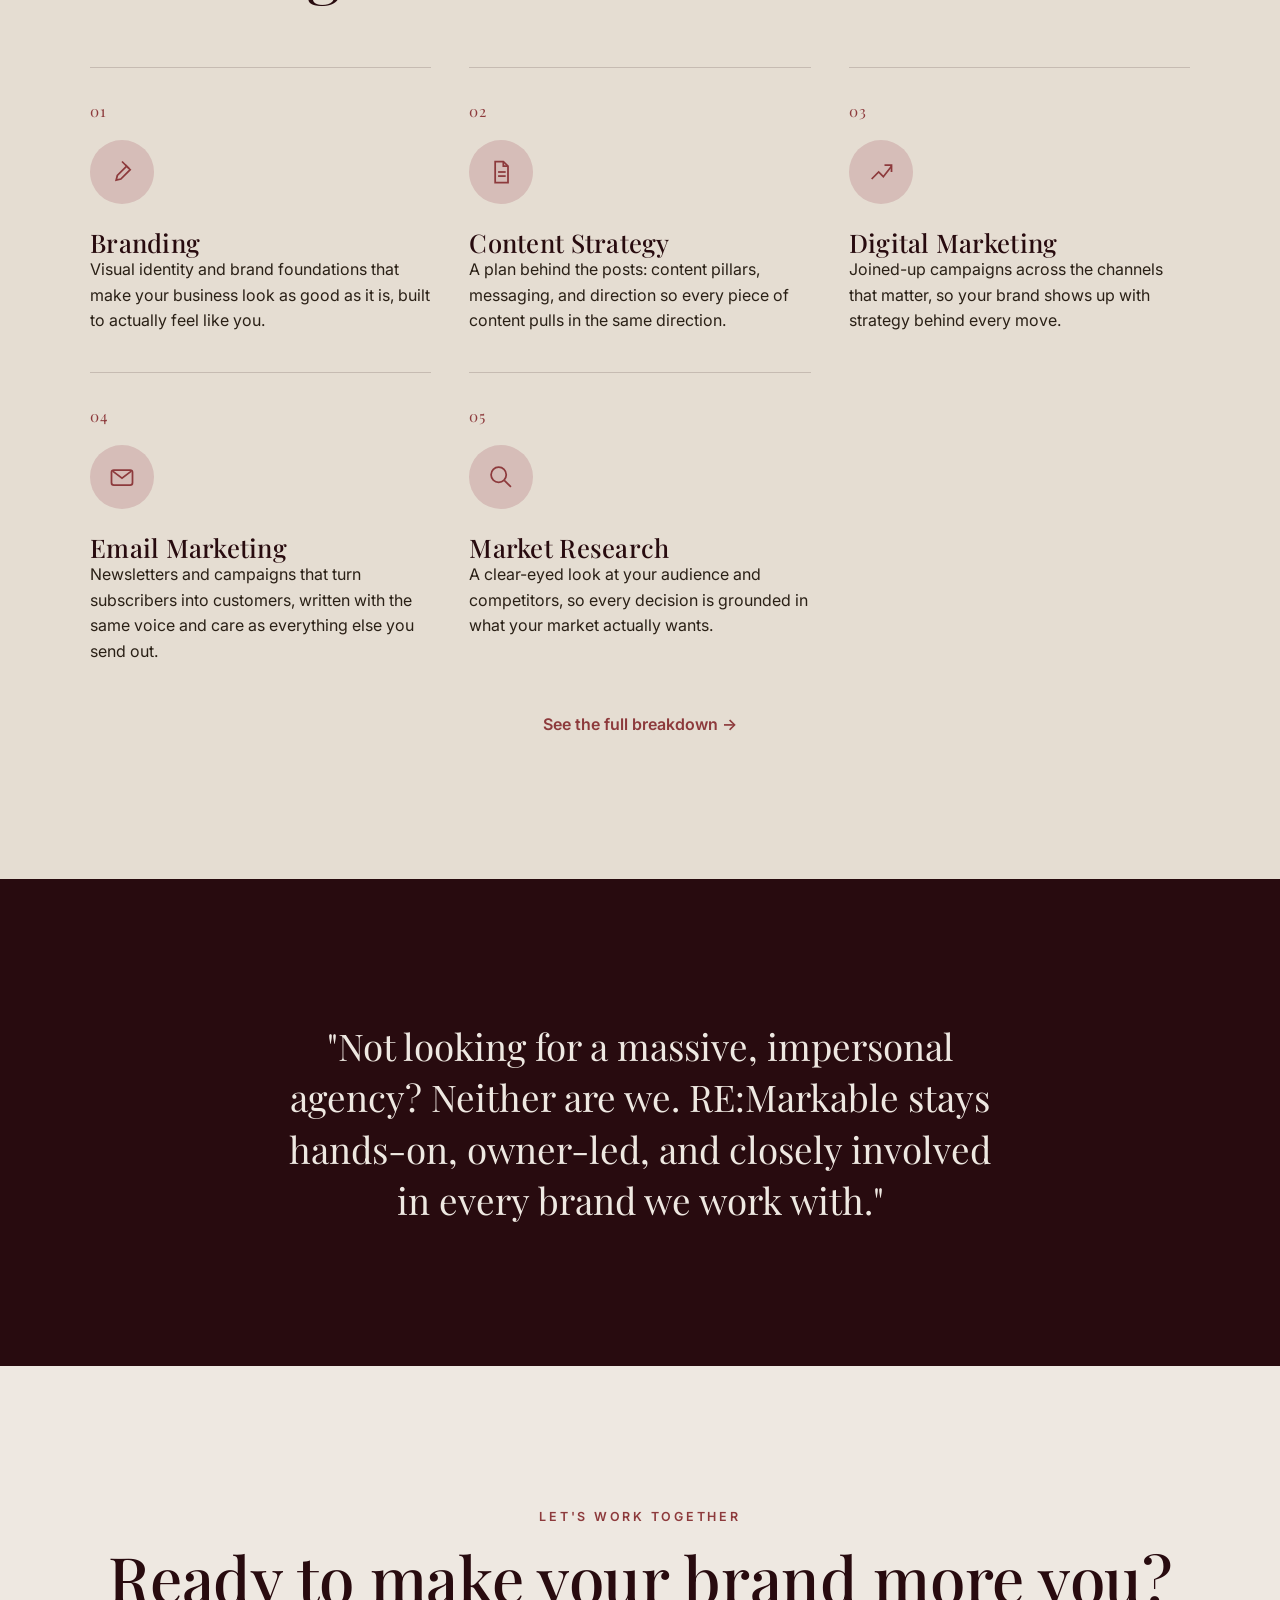
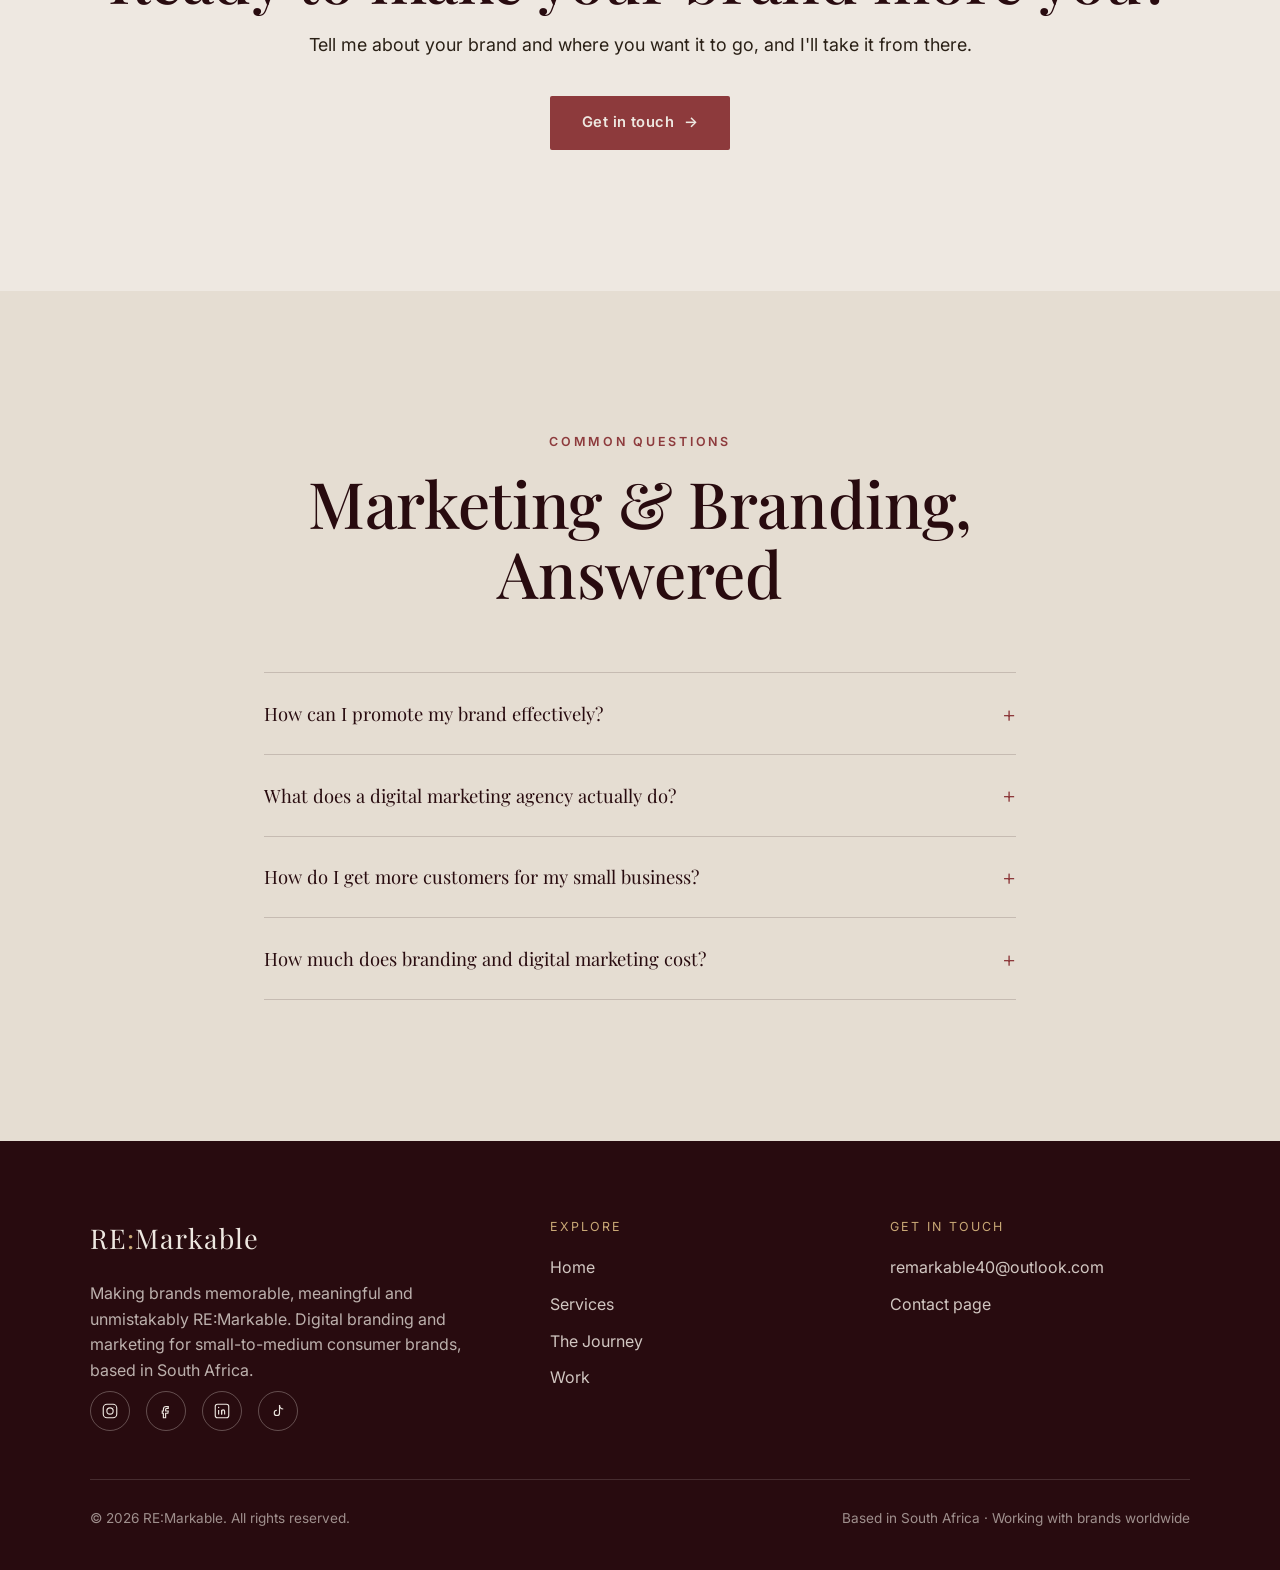
==== commit 2092b097: "Make the site more visual and animated - Service/value icons now sit in larger circular badges inste" ====
--- a/index.html
+++ b/index.html
@@ -145,7 +145,7 @@
     </section>
 
     <!-- Intro statement -->
-    <section class="section--tight">
+    <section class="section--tight section--decor">
       <div class="container">
         <div class="section-head center fade-in">
           <p class="lede" style="margin-inline:auto; text-align:center;">RE:Markable was born from a passion for turning good ideas into brands people remember. With a love for strategy, creativity and meaningful storytelling, RE:Markable works closely with ambitious businesses to create marketing that feels intentional, looks beautiful and makes an impact.</p>
@@ -166,41 +166,41 @@
         <div class="grid grid--3">
           <article class="flat-card fade-in">
             <span class="flat-card__number">01</span>
-            <svg class="flat-card__icon" viewBox="0 0 24 24" fill="none" stroke="currentColor" stroke-width="1.5" aria-hidden="true">
+            <span class="icon-badge"><svg class="flat-card__icon" viewBox="0 0 24 24" fill="none" stroke="currentColor" stroke-width="1.5" aria-hidden="true">
               <path d="M12 3l7 7-8 8-4 1 1-4 8-8"/><path d="M15 6l3 3"/>
-            </svg>
+            </svg></span>
             <h3>Branding</h3>
             <p>Visual identity and brand foundations that make your business look as good as it is, built to actually feel like you.</p>
           </article>
           <article class="flat-card fade-in">
             <span class="flat-card__number">02</span>
-            <svg class="flat-card__icon" viewBox="0 0 24 24" fill="none" stroke="currentColor" stroke-width="1.5" aria-hidden="true">
+            <span class="icon-badge"><svg class="flat-card__icon" viewBox="0 0 24 24" fill="none" stroke="currentColor" stroke-width="1.5" aria-hidden="true">
               <path d="M7 3h7l4 4v14H7z"/><path d="M14 3v4h4"/><line x1="9.5" y1="12" x2="16" y2="12"/><line x1="9.5" y1="15.5" x2="16" y2="15.5"/>
-            </svg>
+            </svg></span>
             <h3>Content Strategy</h3>
             <p>A plan behind the posts: content pillars, messaging, and direction so every piece of content pulls in the same direction.</p>
           </article>
           <article class="flat-card fade-in">
             <span class="flat-card__number">03</span>
-            <svg class="flat-card__icon" viewBox="0 0 24 24" fill="none" stroke="currentColor" stroke-width="1.5" aria-hidden="true">
+            <span class="icon-badge"><svg class="flat-card__icon" viewBox="0 0 24 24" fill="none" stroke="currentColor" stroke-width="1.5" aria-hidden="true">
               <path d="M4 18l6-6 4 4 7-9"/><path d="M15 6h6v6"/>
-            </svg>
+            </svg></span>
             <h3>Digital Marketing</h3>
             <p>Joined-up campaigns across the channels that matter, so your brand shows up with strategy behind every move.</p>
           </article>
           <article class="flat-card fade-in">
             <span class="flat-card__number">04</span>
-            <svg class="flat-card__icon" viewBox="0 0 24 24" fill="none" stroke="currentColor" stroke-width="1.5" aria-hidden="true">
+            <span class="icon-badge"><svg class="flat-card__icon" viewBox="0 0 24 24" fill="none" stroke="currentColor" stroke-width="1.5" aria-hidden="true">
               <rect x="3" y="6" width="18" height="13" rx="2"/><path d="M4 7l8 6 8-6"/>
-            </svg>
+            </svg></span>
             <h3>Email Marketing</h3>
             <p>Newsletters and campaigns that turn subscribers into customers, written with the same voice and care as everything else you send out.</p>
           </article>
           <article class="flat-card fade-in">
             <span class="flat-card__number">05</span>
-            <svg class="flat-card__icon" viewBox="0 0 24 24" fill="none" stroke="currentColor" stroke-width="1.5" aria-hidden="true">
+            <span class="icon-badge"><svg class="flat-card__icon" viewBox="0 0 24 24" fill="none" stroke="currentColor" stroke-width="1.5" aria-hidden="true">
               <circle cx="10" cy="10" r="6.5"/><line x1="14.8" y1="14.8" x2="20.5" y2="20.5"/>
-            </svg>
+            </svg></span>
             <h3>Market Research</h3>
             <p>A clear-eyed look at your audience and competitors, so every decision is grounded in what your market actually wants.</p>
           </article>
--- a/css/style.css
+++ b/css/style.css
@@ -547,15 +547,27 @@
   transition: transform 350ms cubic-bezier(0.2, 0.8, 0.2, 1);
 }
 .flat-card__icon {
-  width: 32px;
-  height: 32px;
+  width: 28px;
+  height: 28px;
+  color: var(--burgundy);
+}
+.icon-badge {
+  display: inline-flex;
+  align-items: center;
+  justify-content: center;
+  width: 64px;
+  height: 64px;
+  border-radius: 50%;
+  background: var(--burgundy-tint);
   margin-bottom: 1.5rem;
-  color: var(--burgundy);
-  transition: transform var(--bounce);
-}
-.flat-card:hover .flat-card__icon {
-  transform: rotate(-10deg) scale(1.15);
-}
+  transition: transform var(--bounce), background var(--transition);
+}
+.icon-badge .flat-card__icon { margin-bottom: 0; transition: color var(--transition); }
+.flat-card:hover .icon-badge {
+  transform: scale(1.08) rotate(-8deg);
+  background: var(--burgundy);
+}
+.flat-card:hover .icon-badge .flat-card__icon { color: var(--cream); }
 .flat-card__number {
   font-family: var(--font-heading);
   font-size: 0.95rem;
@@ -570,14 +582,30 @@
   padding-block: 0.9rem;
   padding-left: 0;
   border-bottom: 1px solid rgba(40, 11, 15, 0.14);
-  transition: padding-left var(--bounce), color var(--transition);
+  transition: padding-left var(--bounce), color var(--transition), opacity 500ms ease, transform 500ms ease;
   cursor: default;
+  opacity: 0;
+  transform: translateY(10px);
 }
 .plain-list li:first-child { padding-top: 0; }
 .plain-list li:hover {
   padding-left: 0.85rem;
   color: var(--burgundy);
 }
+.fade-in.is-visible .plain-list li,
+.is-visible .plain-list li {
+  opacity: 1;
+  transform: translateY(0);
+}
+.plain-list li:nth-child(1) { transition-delay: 0ms; }
+.plain-list li:nth-child(2) { transition-delay: 55ms; }
+.plain-list li:nth-child(3) { transition-delay: 110ms; }
+.plain-list li:nth-child(4) { transition-delay: 165ms; }
+.plain-list li:nth-child(5) { transition-delay: 220ms; }
+.plain-list li:nth-child(6) { transition-delay: 275ms; }
+.plain-list li:nth-child(7) { transition-delay: 330ms; }
+.plain-list li:nth-child(8) { transition-delay: 385ms; }
+.plain-list li:nth-child(n+9) { transition-delay: 440ms; }
 
 /* ---------- Work / Portfolio ---------- */
 .work-card { display: block; }
@@ -766,6 +794,36 @@
   outline: none;
 }
 .form-field textarea { min-height: 140px; resize: vertical; }
+
+.checkbox-group {
+  display: flex;
+  flex-wrap: wrap;
+  gap: 0.6rem;
+}
+.checkbox-option {
+  display: inline-flex;
+  align-items: center;
+  gap: 0.55rem;
+  padding: 0.65rem 1.1rem;
+  background: var(--cream);
+  border: 1px solid rgba(40, 11, 15, 0.3);
+  border-radius: var(--radius);
+  font-size: 0.9rem;
+  cursor: pointer;
+  transition: border-color var(--transition), background var(--transition), color var(--transition);
+}
+.checkbox-option input {
+  accent-color: var(--burgundy);
+  width: 16px;
+  height: 16px;
+  flex-shrink: 0;
+}
+.checkbox-option:hover { border-color: var(--burgundy); }
+.checkbox-option:has(input:checked) {
+  background: var(--burgundy);
+  border-color: var(--burgundy);
+  color: var(--cream);
+}
 .form-note { font-size: 0.85rem; color: rgba(36,31,26,0.65); margin-top: -0.5rem; margin-bottom: 1.5rem; }
 
 .form-status {
@@ -833,6 +891,125 @@
   color: rgba(42, 32, 22, 0.78);
   max-width: 42rem;
 }
+
+/* ---------- Packages accordion ---------- */
+.package-list { display: grid; gap: 0; }
+.package-item {
+  border-bottom: 1px solid rgba(40, 11, 15, 0.16);
+  padding-block: 2.25rem;
+  transition: padding-inline var(--transition), background var(--transition);
+}
+.package-item:hover { padding-inline: 0.75rem; background: rgba(141, 58, 60, 0.04); }
+.package-item:first-child { border-top: 1px solid rgba(40, 11, 15, 0.16); }
+.package-item summary {
+  cursor: pointer;
+  list-style: none;
+  display: flex;
+  align-items: baseline;
+  justify-content: space-between;
+  gap: 1.5rem;
+}
+.package-item summary::-webkit-details-marker { display: none; }
+.package-item__heading {
+  display: flex;
+  align-items: baseline;
+  gap: 1rem;
+  flex-wrap: wrap;
+}
+.package-item__number {
+  font-family: var(--font-heading);
+  font-size: 0.95rem;
+  color: var(--burgundy);
+  letter-spacing: 0.05em;
+}
+.package-item__name {
+  font-family: var(--font-heading);
+  font-size: clamp(1.4rem, 2.6vw, 1.9rem);
+  color: var(--forest);
+}
+.package-item__badge {
+  display: inline-block;
+  font-family: var(--font-body);
+  font-size: 0.66rem;
+  font-weight: 700;
+  letter-spacing: 0.12em;
+  text-transform: uppercase;
+  color: var(--cream);
+  background: var(--burgundy);
+  padding: 0.3rem 0.7rem;
+  border-radius: var(--radius);
+}
+.package-item summary::after {
+  content: '+';
+  font-family: var(--font-body);
+  font-size: 1.6rem;
+  font-weight: 300;
+  color: var(--burgundy);
+  flex-shrink: 0;
+  transition: transform var(--bounce);
+}
+.package-item[open] summary::after { transform: rotate(45deg); }
+.package-item:hover .package-item__name { color: var(--burgundy); }
+.package-item__tagline {
+  margin-top: 0.75rem;
+  color: rgba(42, 32, 22, 0.78);
+  max-width: 42rem;
+}
+.package-item__body {
+  margin-top: 2rem;
+  display: grid;
+  grid-template-columns: repeat(auto-fit, minmax(220px, 1fr));
+  gap: 2rem 2.5rem;
+}
+.package-item__group h4 {
+  font-family: var(--font-heading);
+  font-weight: 500;
+  font-size: 1.05rem;
+  color: var(--forest);
+  margin-bottom: 0.75rem;
+}
+.package-item__group-note {
+  font-size: 0.85rem;
+  font-style: italic;
+  color: var(--burgundy);
+  margin-bottom: 0.5rem;
+}
+.package-item__group .plain-list li {
+  padding-block: 0.6rem;
+  font-size: 0.92rem;
+}
+.package-item__list {
+  display: grid;
+  grid-template-columns: repeat(auto-fit, minmax(220px, 1fr));
+  column-gap: 2.5rem;
+}
+.package-item__list li {
+  padding-block: 0.6rem;
+  font-size: 0.92rem;
+}
+.package-item__meta {
+  margin-top: 2rem;
+  display: flex;
+  flex-wrap: wrap;
+  gap: 1.5rem 3rem;
+  padding-top: 1.5rem;
+  border-top: 1px solid rgba(40, 11, 15, 0.14);
+}
+.package-item__meta div { font-size: 0.92rem; max-width: 26rem; }
+.package-item__meta strong {
+  display: block;
+  font-family: var(--font-heading);
+  color: var(--forest);
+  font-size: 0.85rem;
+  margin-bottom: 0.3rem;
+}
+.package-item__note {
+  margin-top: 1.25rem;
+  font-size: 0.85rem;
+  font-style: italic;
+  color: rgba(42, 32, 22, 0.65);
+}
+.package-item__cta { margin-top: 2rem; }
 
 /* ---------- Contact info list ---------- */
 .contact-list dt {
@@ -870,6 +1047,45 @@
   opacity: 1;
   transform: translateY(0) scale(1);
 }
+
+/* ---------- Photo pop-in ---------- */
+.img-pop {
+  transform: scale(1.06);
+  opacity: 0;
+  transition: transform 900ms cubic-bezier(0.16, 1, 0.3, 1), opacity 900ms ease;
+}
+.img-pop.is-visible {
+  transform: scale(1);
+  opacity: 1;
+}
+
+/* ---------- Decorative background blobs ---------- */
+.section--decor { position: relative; overflow: hidden; }
+.section--decor::before,
+.section--decor::after {
+  content: '';
+  position: absolute;
+  border-radius: 50%;
+  filter: blur(70px);
+  opacity: 0.22;
+  pointer-events: none;
+  z-index: 0;
+}
+.section--decor::before {
+  width: 380px;
+  height: 380px;
+  background: var(--burgundy);
+  top: -140px;
+  left: -140px;
+}
+.section--decor::after {
+  width: 320px;
+  height: 320px;
+  background: var(--forest);
+  bottom: -120px;
+  right: -100px;
+}
+.section--decor > .container { position: relative; z-index: 1; }
 
 /* ---------- Hand-drawn flourish (signature brand mark) ---------- */
 .flourish {
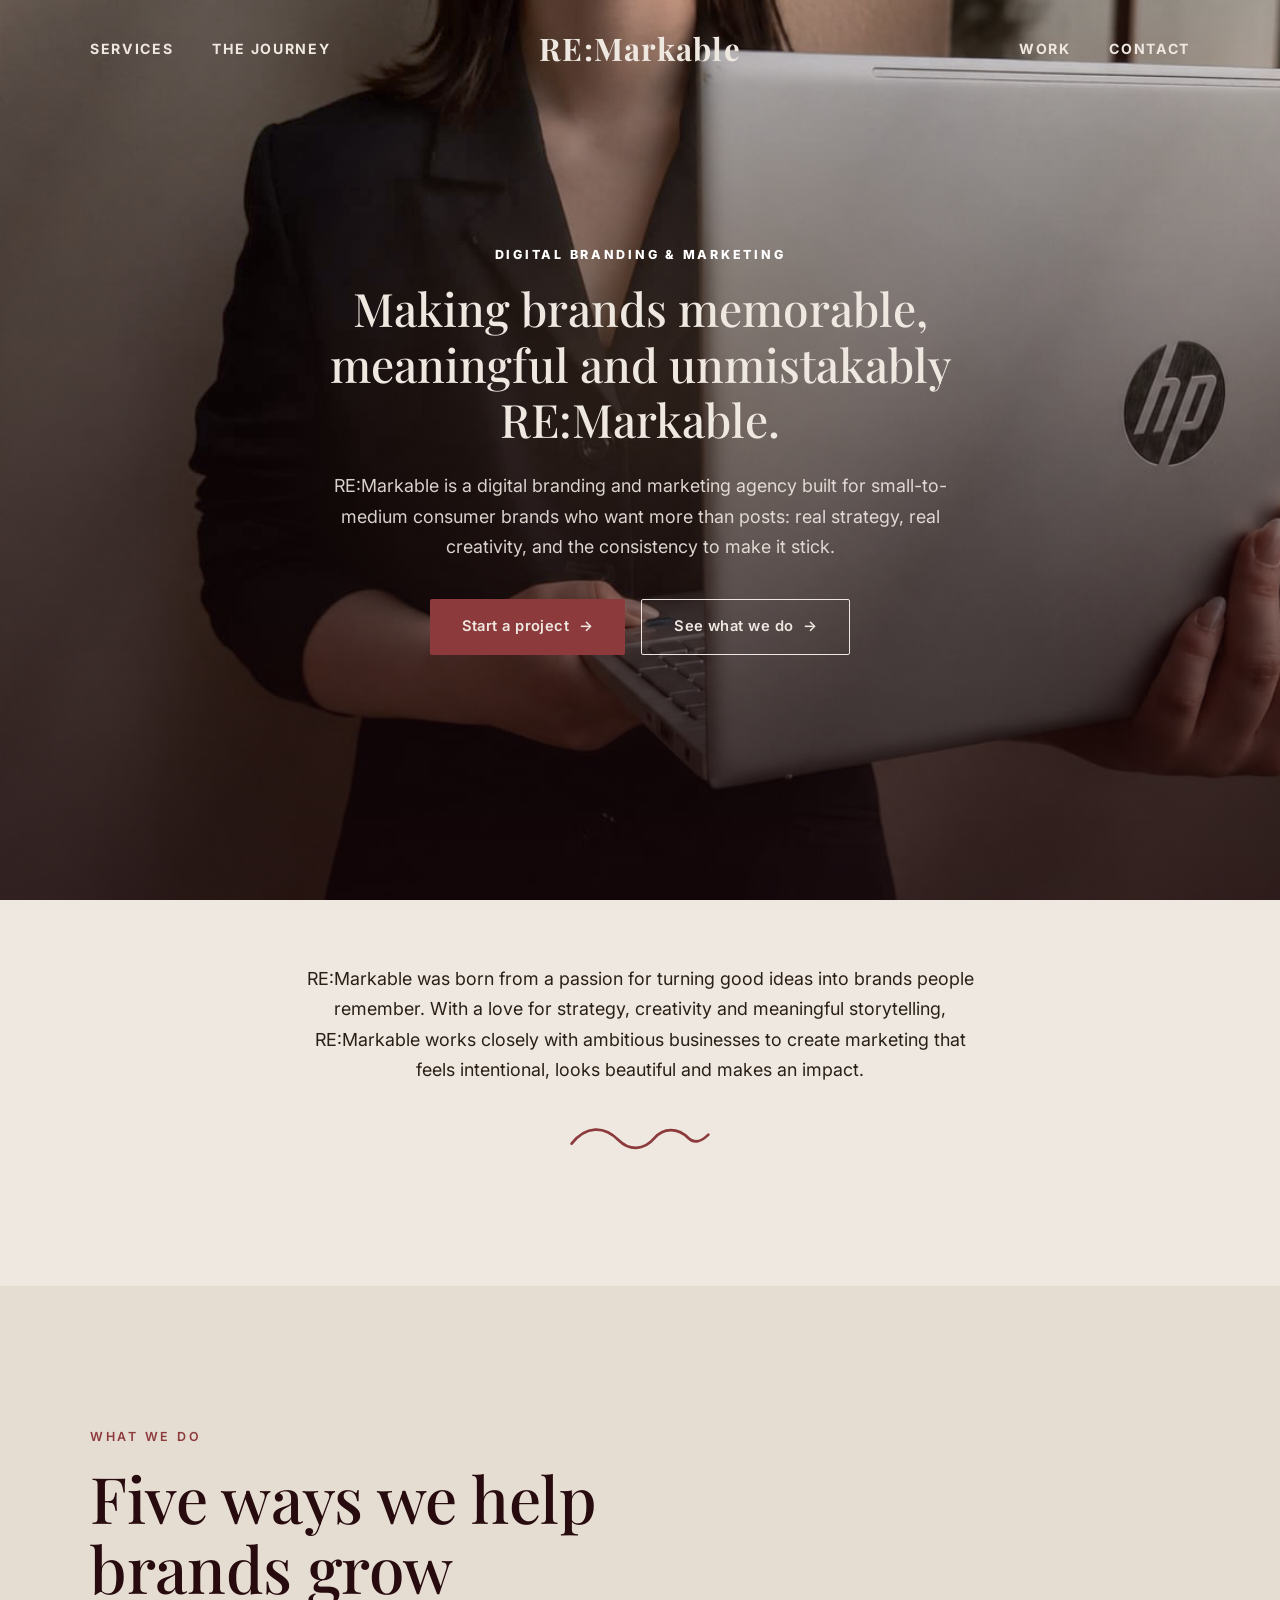
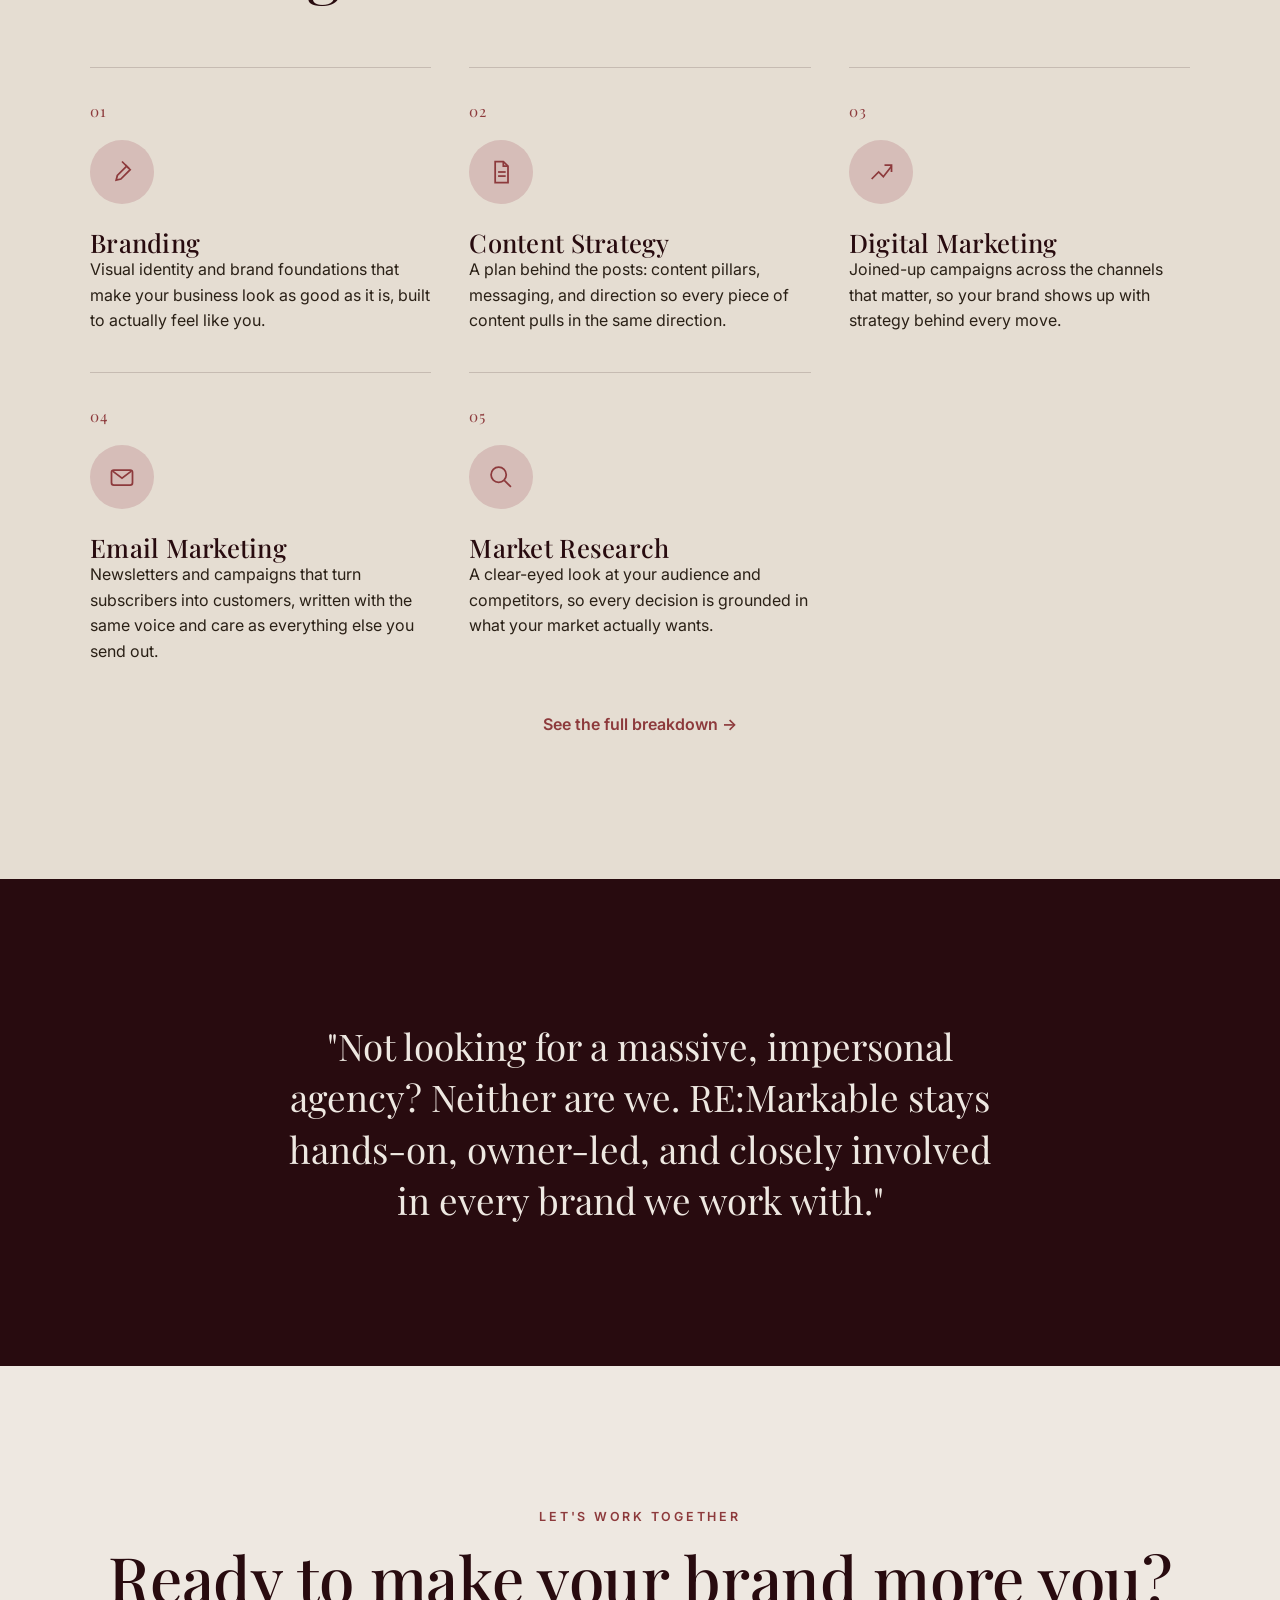
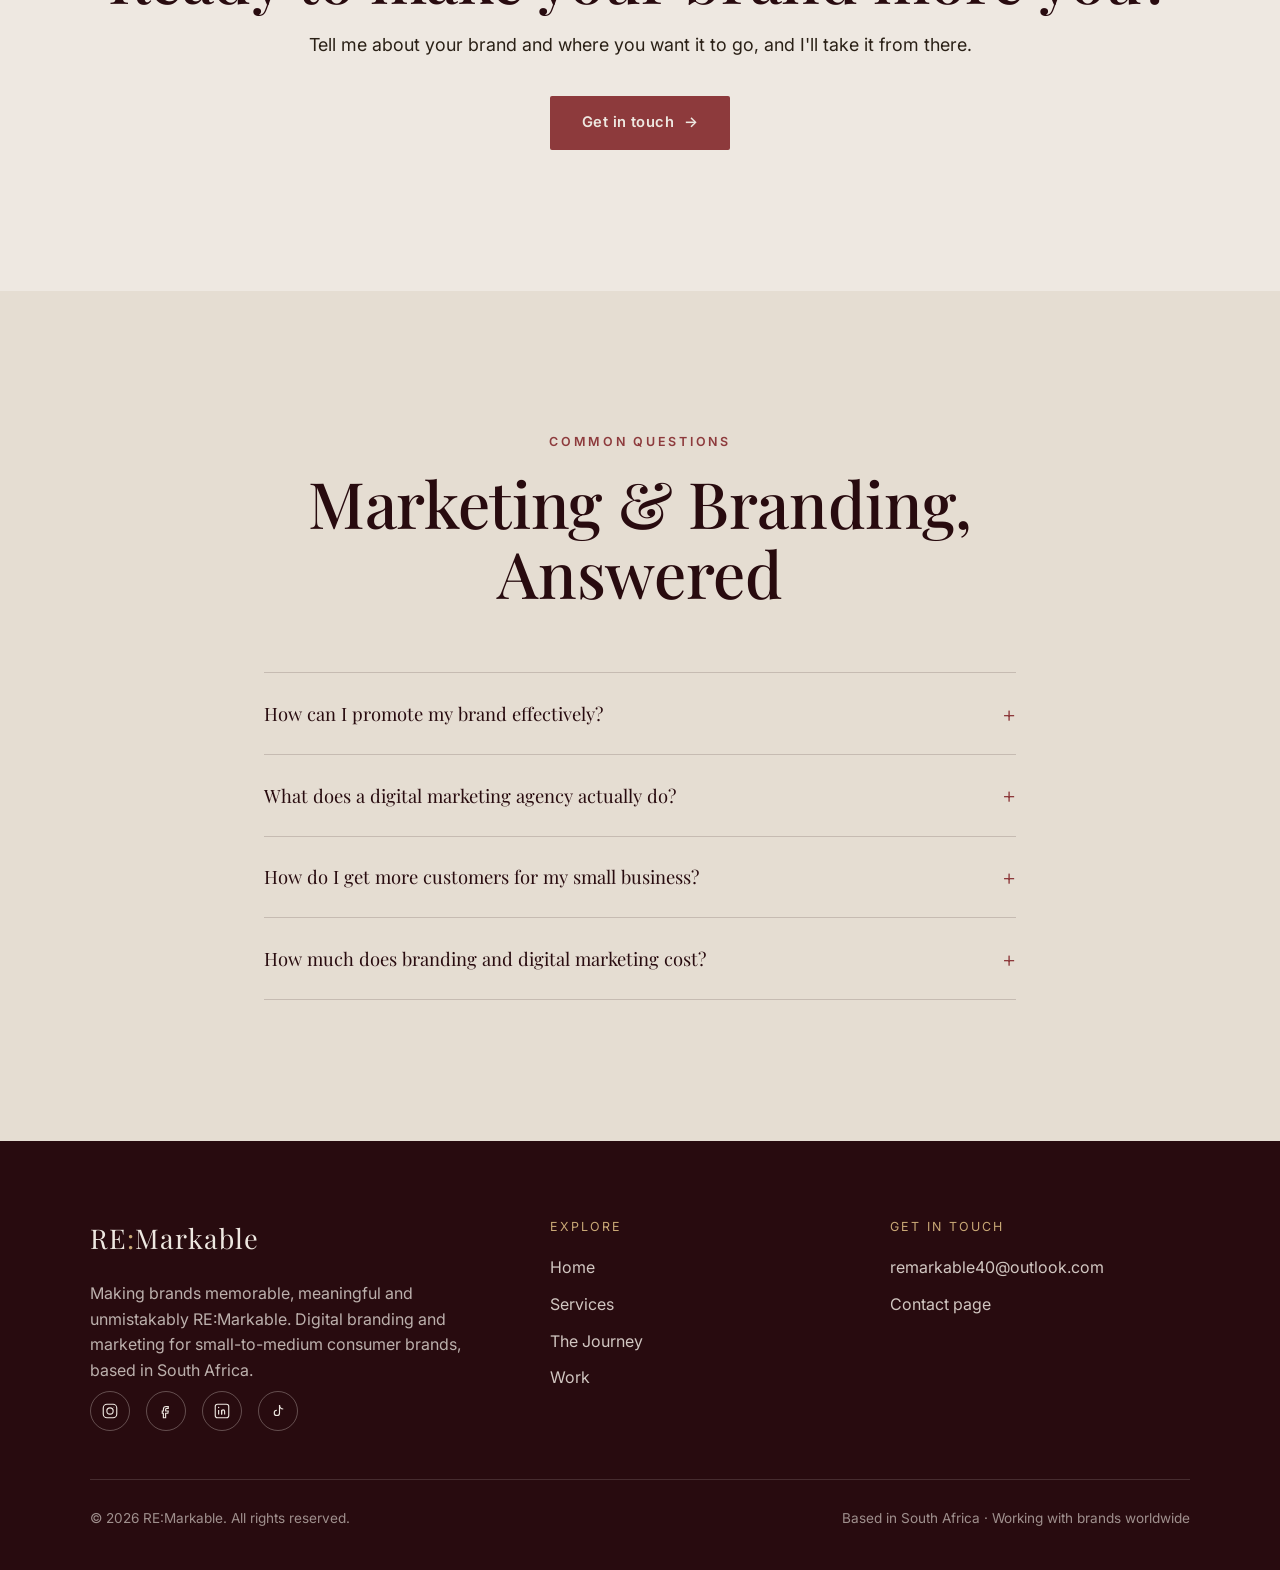
==== commit 08f77a8c: "Remove blob shadows from text sections, strengthen silk background texture The blurred burgundy/fore" ====
--- a/index.html
+++ b/index.html
@@ -145,7 +145,7 @@
     </section>
 
     <!-- Intro statement -->
-    <section class="section--tight section--decor">
+    <section class="section--tight">
       <div class="container">
         <div class="section-head center fade-in">
           <p class="lede" style="margin-inline:auto; text-align:center;">RE:Markable was born from a passion for turning good ideas into brands people remember. With a love for strategy, creativity and meaningful storytelling, RE:Markable works closely with ambitious businesses to create marketing that feels intentional, looks beautiful and makes an impact.</p>
--- a/css/style.css
+++ b/css/style.css
@@ -63,9 +63,10 @@
   inset: 0;
   z-index: 1;
   pointer-events: none;
-  opacity: 0.85;
+  opacity: 0.9;
   mix-blend-mode: soft-light;
   background-image:
+    repeating-linear-gradient(120deg, rgba(255,255,255,0.16) 0px, rgba(255,255,255,0.04) 60px, rgba(0,0,0,0.05) 120px, rgba(255,255,255,0.12) 180px, rgba(255,255,255,0.16) 240px),
     radial-gradient(ellipse 55% 140% at 18% 12%, rgba(255,255,255,0.6) 0%, rgba(255,255,255,0) 58%),
     radial-gradient(ellipse 48% 130% at 78% 22%, rgba(0,0,0,0.12) 0%, rgba(0,0,0,0) 62%),
     radial-gradient(ellipse 60% 150% at 45% 48%, rgba(255,255,255,0.45) 0%, rgba(255,255,255,0) 58%),
@@ -1059,34 +1060,6 @@
   opacity: 1;
 }
 
-/* ---------- Decorative background blobs ---------- */
-.section--decor { position: relative; overflow: hidden; }
-.section--decor::before,
-.section--decor::after {
-  content: '';
-  position: absolute;
-  border-radius: 50%;
-  filter: blur(70px);
-  opacity: 0.22;
-  pointer-events: none;
-  z-index: 0;
-}
-.section--decor::before {
-  width: 380px;
-  height: 380px;
-  background: var(--burgundy);
-  top: -140px;
-  left: -140px;
-}
-.section--decor::after {
-  width: 320px;
-  height: 320px;
-  background: var(--forest);
-  bottom: -120px;
-  right: -100px;
-}
-.section--decor > .container { position: relative; z-index: 1; }
-
 /* ---------- Hand-drawn flourish (signature brand mark) ---------- */
 .flourish {
   display: block;
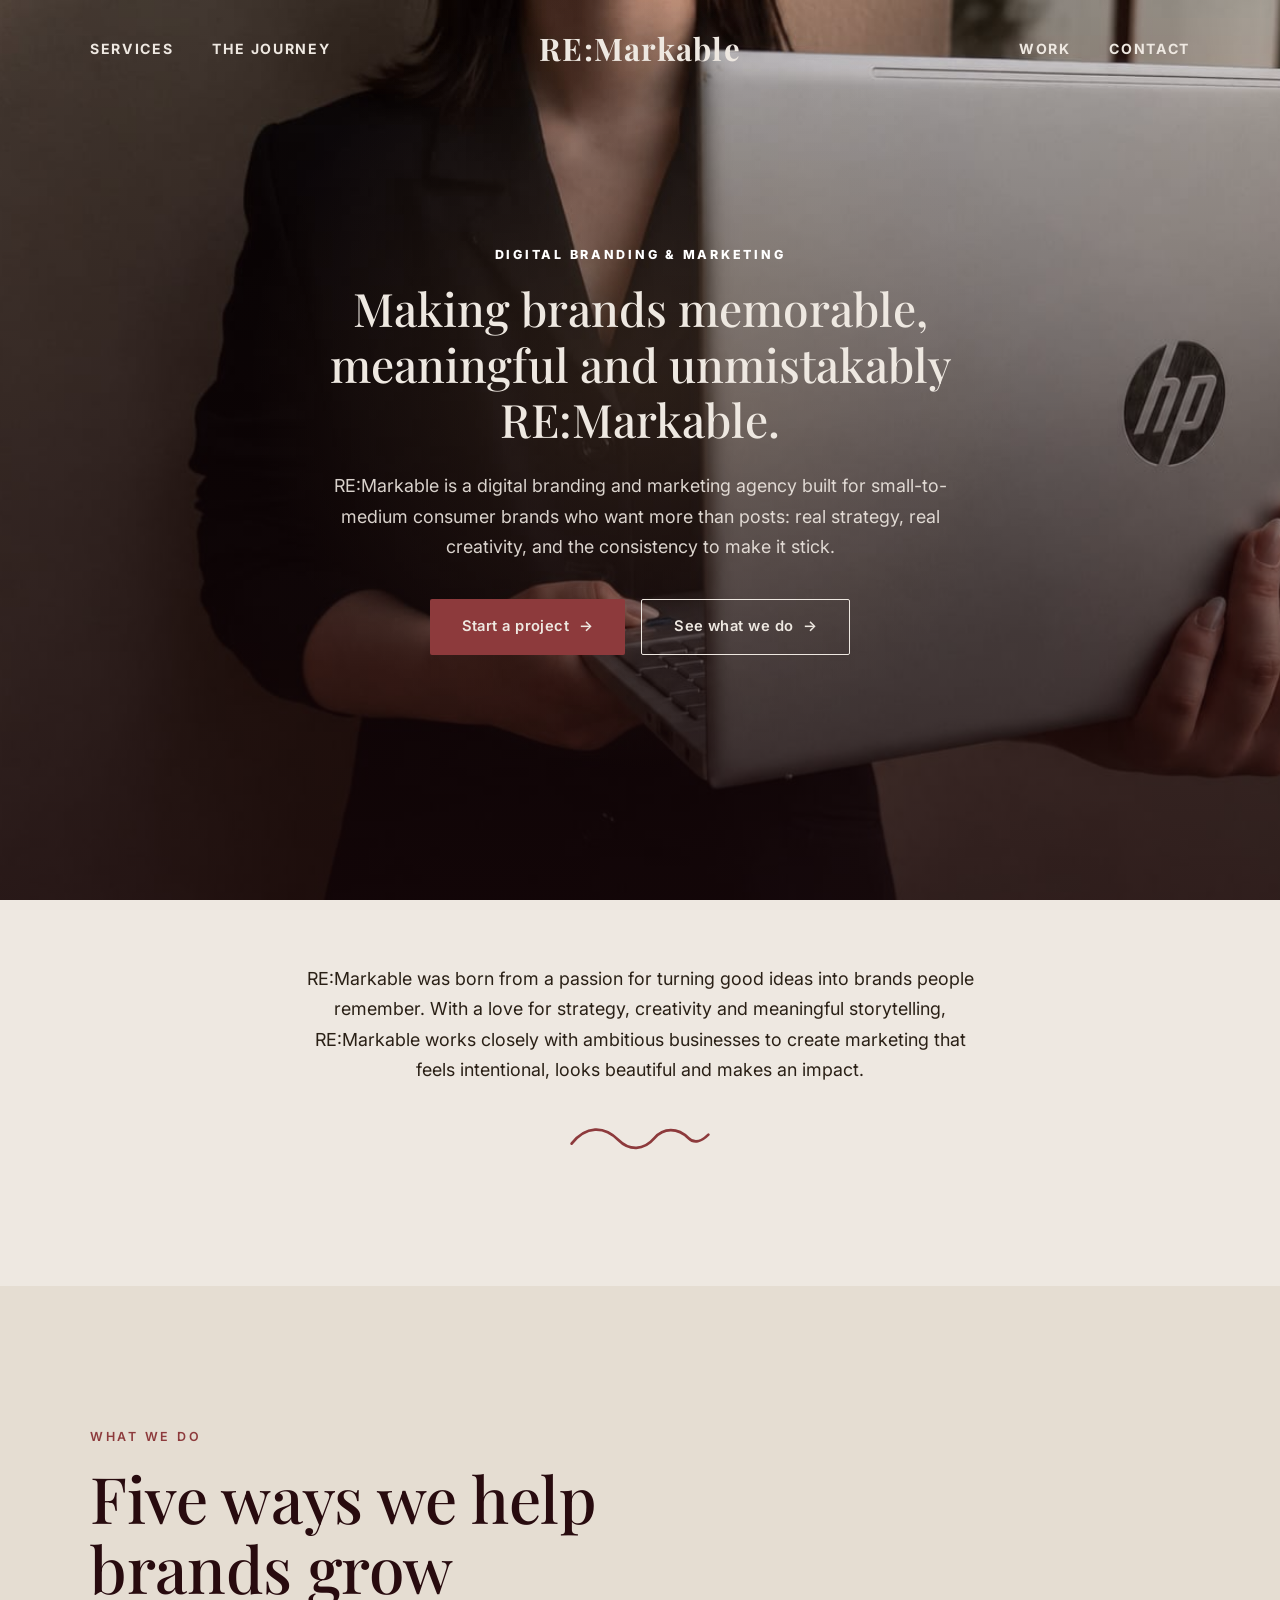
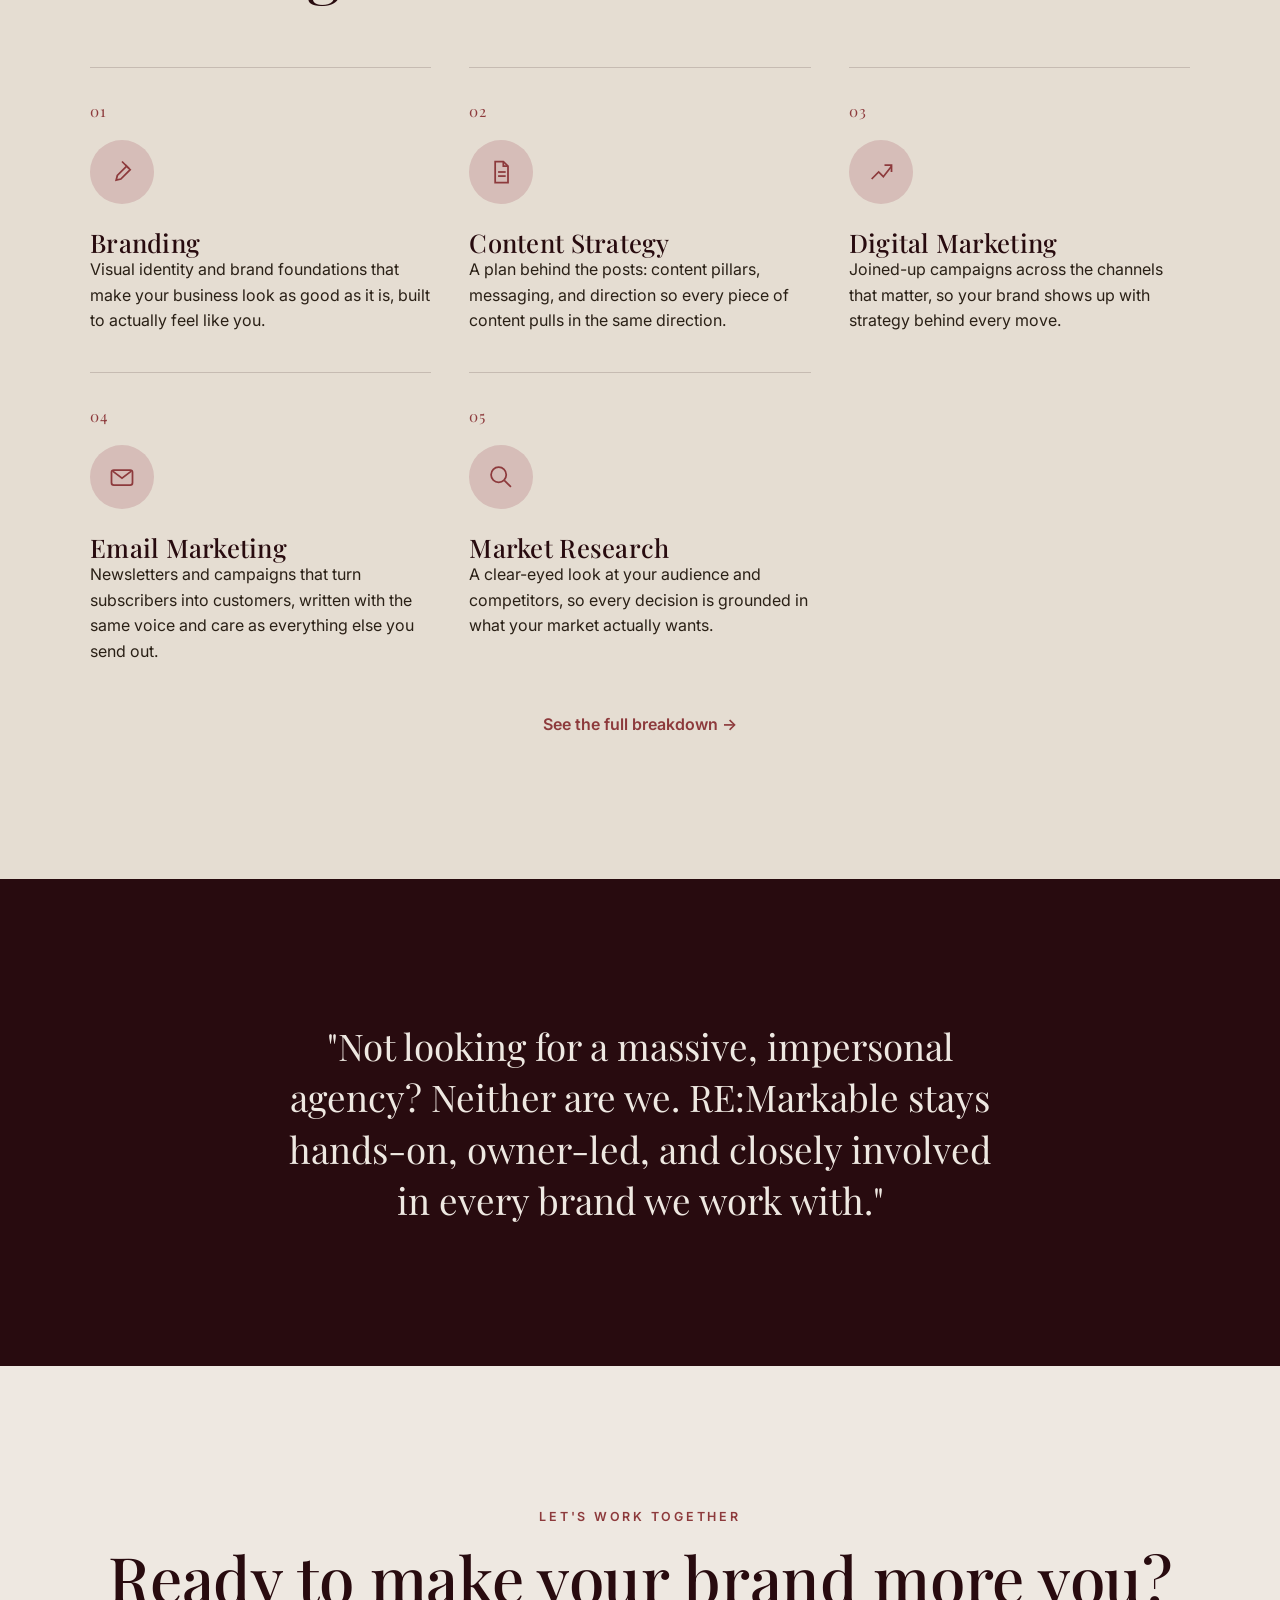
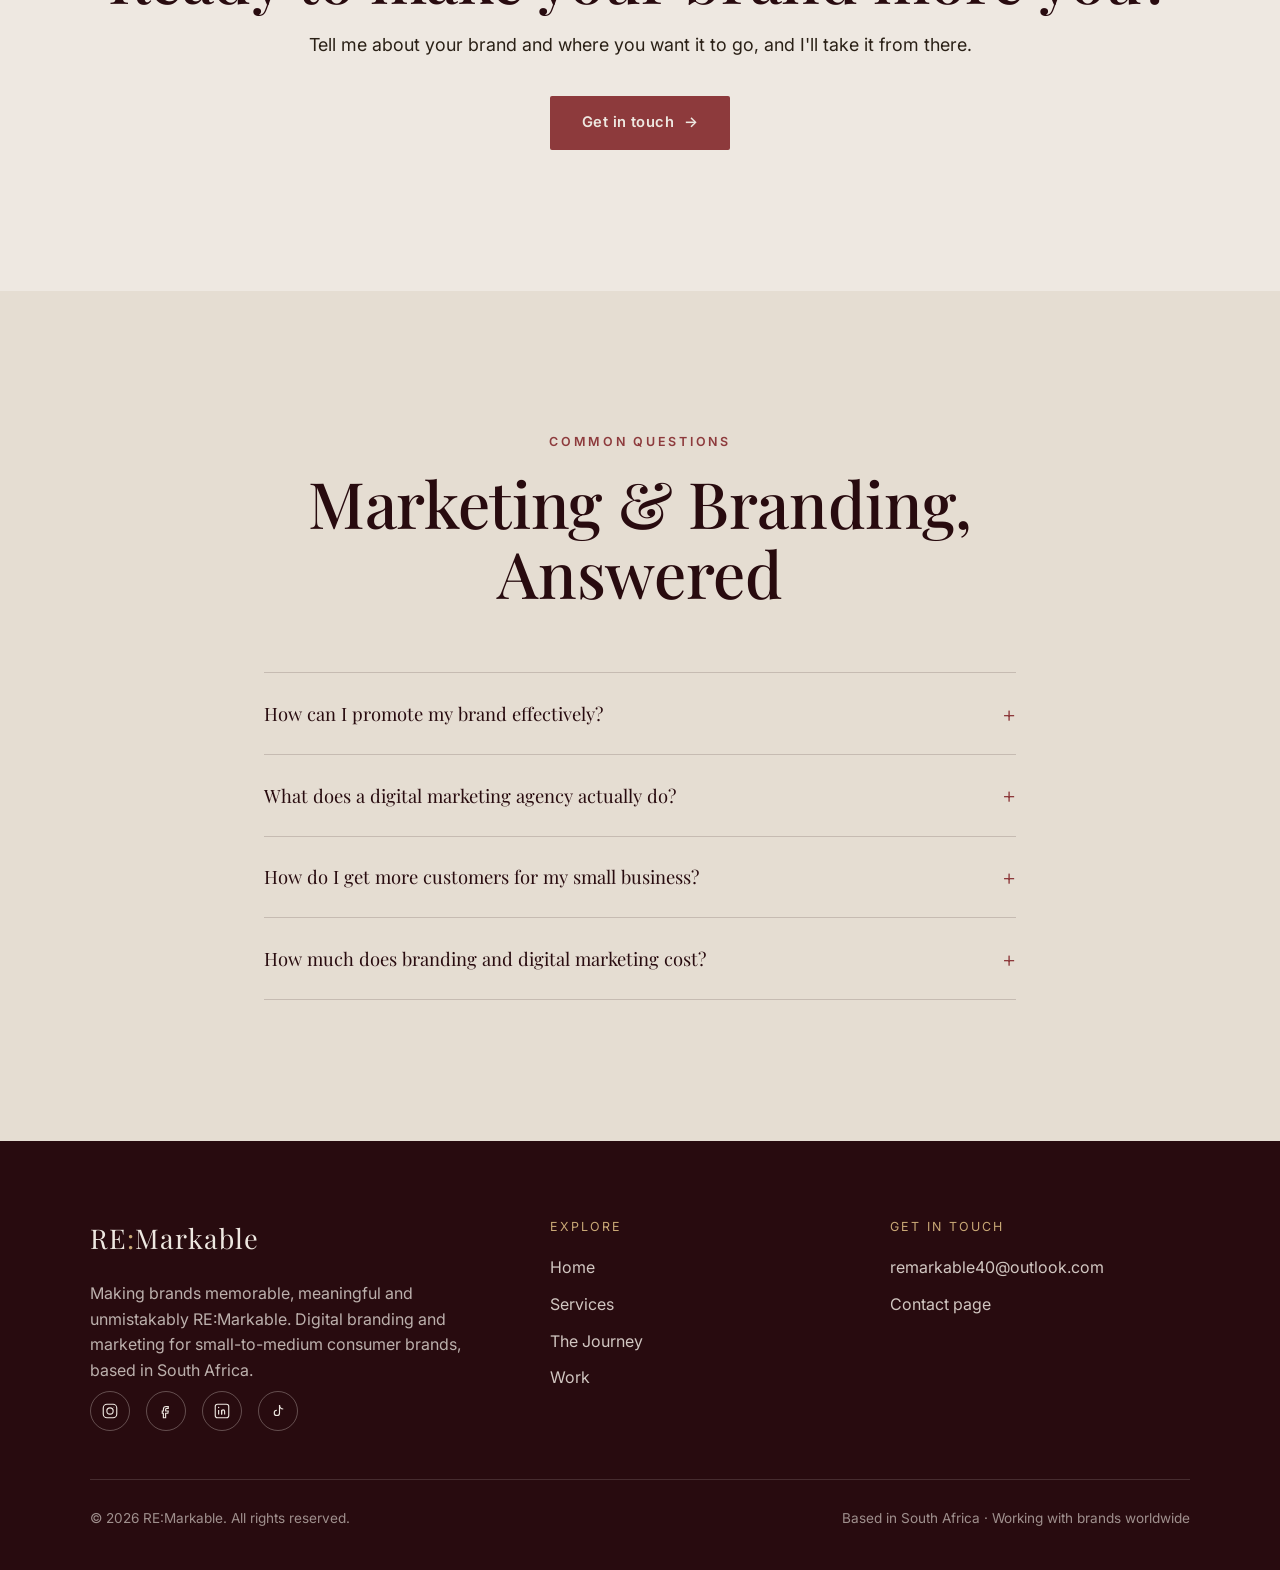
==== commit deae5aaa: "Switch domain from remarkable.org.za to remarkableagency.co.za .org.za conventionally signals a non-" ====
--- a/index.html
+++ b/index.html
@@ -6,17 +6,17 @@
   <title>RE:Markable | Digital Marketing Agency to Promote Your Brand &amp; Grow Customers, South Africa</title>
   <meta name="description" content="RE:Markable is a digital branding and marketing agency helping small-to-medium consumer brands promote their business, run effective digital marketing, and increase customers. Based in South Africa, working with brands worldwide.">
   <meta name="keywords" content="digital marketing agency, how to promote my brand, branding agency South Africa, increase customers, marketing strategy, social media marketing, content strategy, email marketing">
-  <link rel="canonical" href="https://remarkable-co.netlify.app/">
+  <link rel="canonical" href="https://www.remarkableagency.co.za/">
 
   <meta property="og:type" content="website">
   <meta property="og:title" content="RE:Markable | Digital Marketing Agency to Promote Your Brand">
   <meta property="og:description" content="Digital branding and marketing built to promote your brand and grow your customer base. Strategy, creativity and consistency for small-to-medium consumer brands.">
-  <meta property="og:image" content="https://remarkable-co.netlify.app/images/og-image.png">
+  <meta property="og:image" content="https://www.remarkableagency.co.za/images/og-image.png">
   <meta property="og:image:width" content="1200">
   <meta property="og:image:height" content="630">
-  <meta property="og:url" content="https://remarkable-co.netlify.app/">
+  <meta property="og:url" content="https://www.remarkableagency.co.za/">
   <meta name="twitter:card" content="summary_large_image">
-  <meta name="twitter:image" content="https://remarkable-co.netlify.app/images/og-image.png">
+  <meta name="twitter:image" content="https://www.remarkableagency.co.za/images/og-image.png">
   <meta name="theme-color" content="#280B0F">
   <meta name="color-scheme" content="light">
 
--- a/css/style.css
+++ b/css/style.css
@@ -63,17 +63,17 @@
   inset: 0;
   z-index: 1;
   pointer-events: none;
-  opacity: 0.9;
+  opacity: 1;
   mix-blend-mode: soft-light;
   background-image:
-    repeating-linear-gradient(120deg, rgba(255,255,255,0.16) 0px, rgba(255,255,255,0.04) 60px, rgba(0,0,0,0.05) 120px, rgba(255,255,255,0.12) 180px, rgba(255,255,255,0.16) 240px),
-    radial-gradient(ellipse 55% 140% at 18% 12%, rgba(255,255,255,0.6) 0%, rgba(255,255,255,0) 58%),
-    radial-gradient(ellipse 48% 130% at 78% 22%, rgba(0,0,0,0.12) 0%, rgba(0,0,0,0) 62%),
-    radial-gradient(ellipse 60% 150% at 45% 48%, rgba(255,255,255,0.45) 0%, rgba(255,255,255,0) 58%),
-    radial-gradient(ellipse 42% 120% at 90% 65%, rgba(0,0,0,0.1) 0%, rgba(0,0,0,0) 55%),
-    radial-gradient(ellipse 65% 160% at 8% 78%, rgba(255,255,255,0.4) 0%, rgba(255,255,255,0) 62%),
-    radial-gradient(ellipse 50% 140% at 60% 92%, rgba(0,0,0,0.09) 0%, rgba(0,0,0,0) 58%),
-    linear-gradient(128deg, rgba(255,255,255,0.14) 0%, rgba(0,0,0,0.05) 45%, rgba(255,255,255,0.12) 75%, rgba(0,0,0,0.04) 100%);
+    repeating-linear-gradient(120deg, rgba(255,255,255,0.26) 0px, rgba(255,255,255,0.06) 60px, rgba(0,0,0,0.1) 120px, rgba(255,255,255,0.2) 180px, rgba(255,255,255,0.26) 240px),
+    radial-gradient(ellipse 55% 140% at 18% 12%, rgba(255,255,255,0.75) 0%, rgba(255,255,255,0) 58%),
+    radial-gradient(ellipse 48% 130% at 78% 22%, rgba(0,0,0,0.2) 0%, rgba(0,0,0,0) 62%),
+    radial-gradient(ellipse 60% 150% at 45% 48%, rgba(255,255,255,0.6) 0%, rgba(255,255,255,0) 58%),
+    radial-gradient(ellipse 42% 120% at 90% 65%, rgba(0,0,0,0.18) 0%, rgba(0,0,0,0) 55%),
+    radial-gradient(ellipse 65% 160% at 8% 78%, rgba(255,255,255,0.55) 0%, rgba(255,255,255,0) 62%),
+    radial-gradient(ellipse 50% 140% at 60% 92%, rgba(0,0,0,0.16) 0%, rgba(0,0,0,0) 58%),
+    linear-gradient(128deg, rgba(255,255,255,0.22) 0%, rgba(0,0,0,0.1) 45%, rgba(255,255,255,0.2) 75%, rgba(0,0,0,0.08) 100%);
 }
 
 ::selection {
@@ -416,6 +416,8 @@
   margin-top: 2.25rem;
 }
 .hero__image {
+  position: relative;
+  z-index: 2;
   width: 100%;
   aspect-ratio: 8 / 7;
   object-fit: cover;
@@ -425,6 +427,8 @@
 /* ---------- Full-bleed hero (homepage) ---------- */
 .hero--full {
   position: relative;
+  isolation: isolate;
+  z-index: 2;
   min-height: 100svh;
   display: flex;
   align-items: center;
@@ -1051,6 +1055,8 @@
 
 /* ---------- Photo pop-in ---------- */
 .img-pop {
+  position: relative;
+  z-index: 2;
   transform: scale(1.06);
   opacity: 0;
   transition: transform 900ms cubic-bezier(0.16, 1, 0.3, 1), opacity 900ms ease;
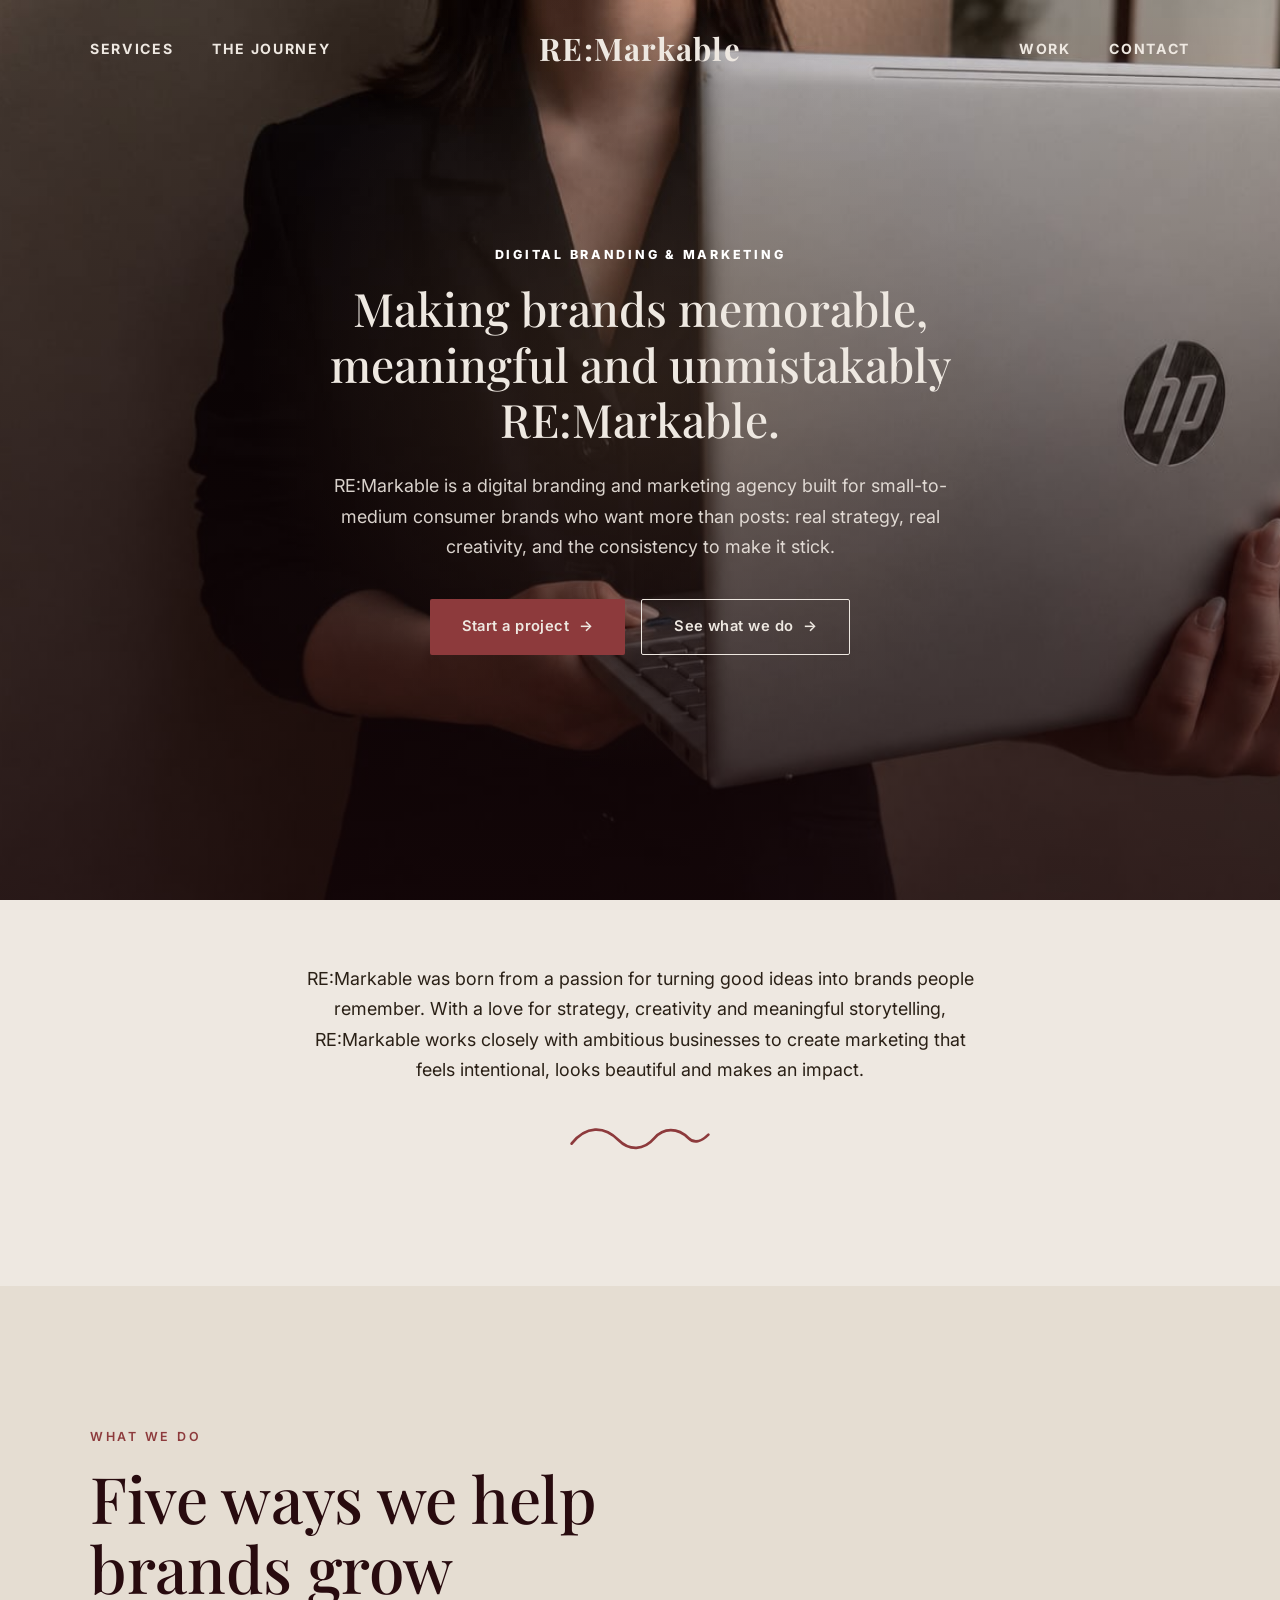
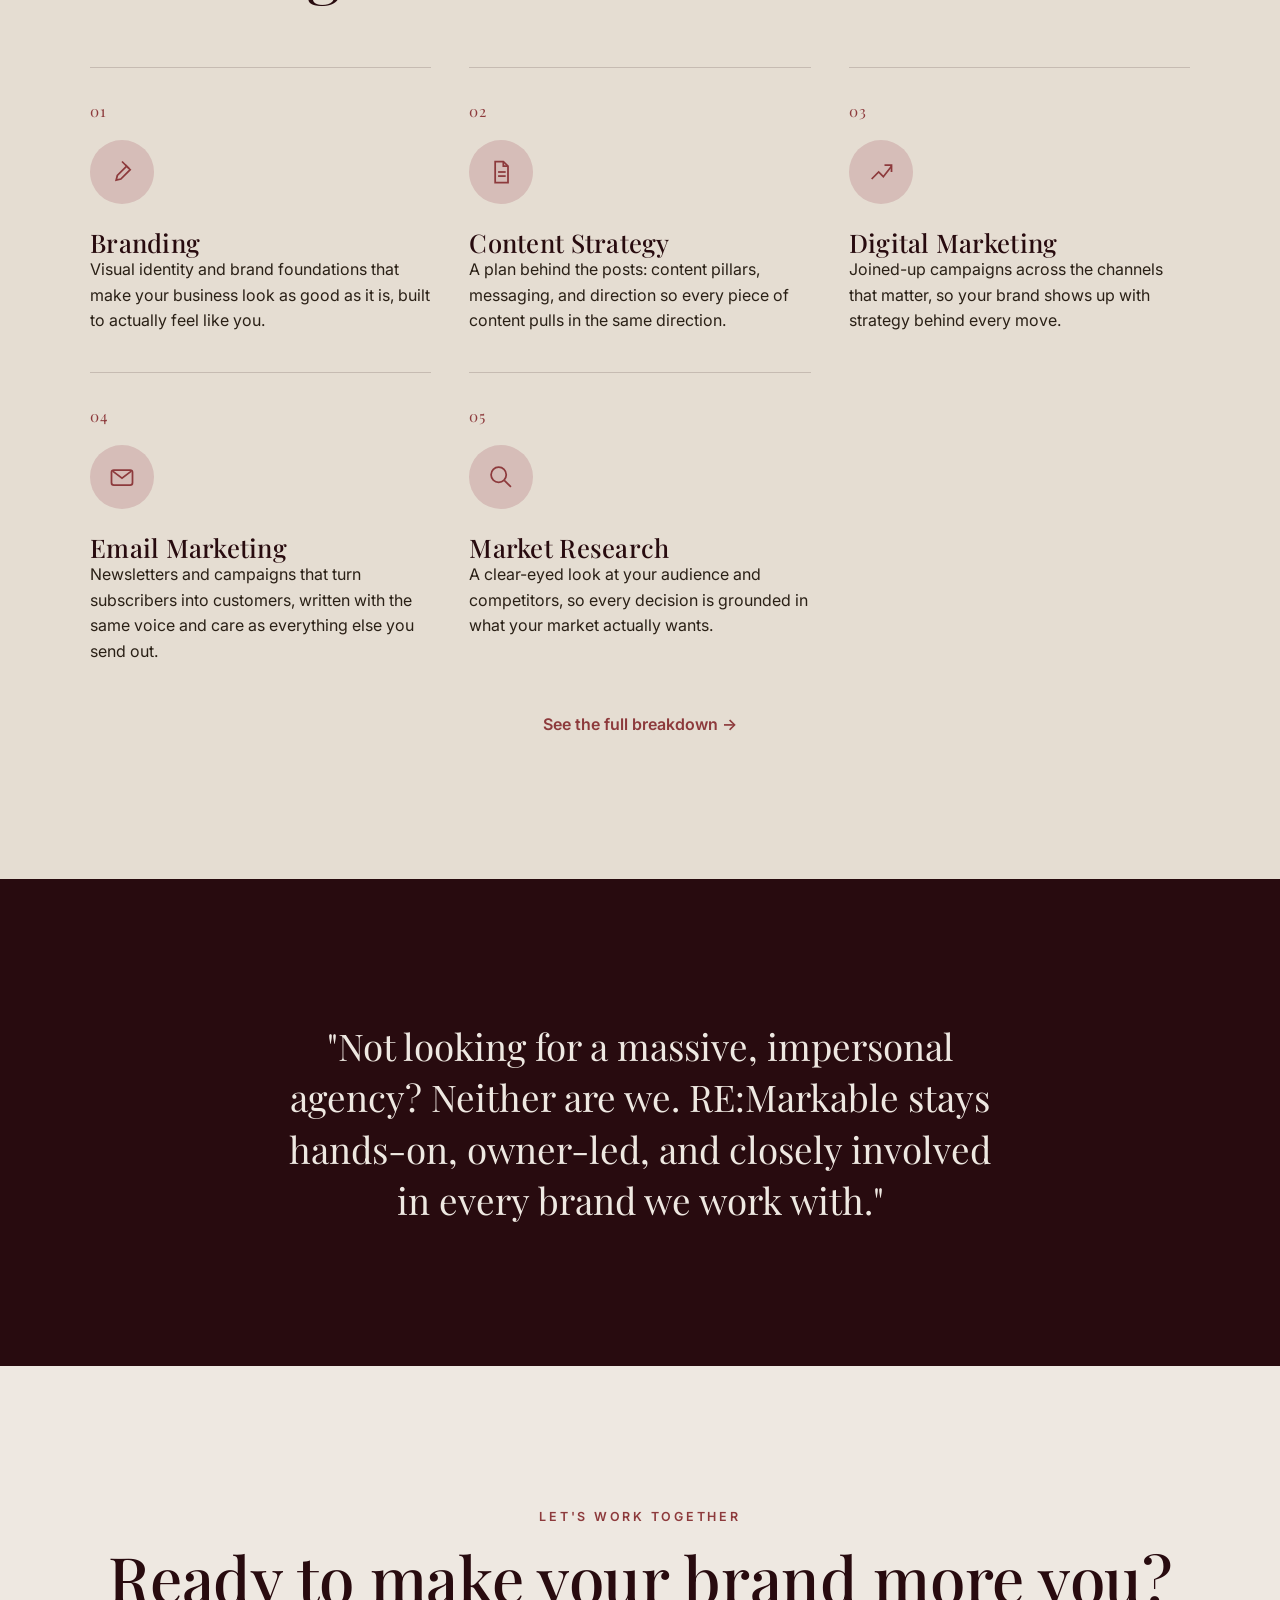
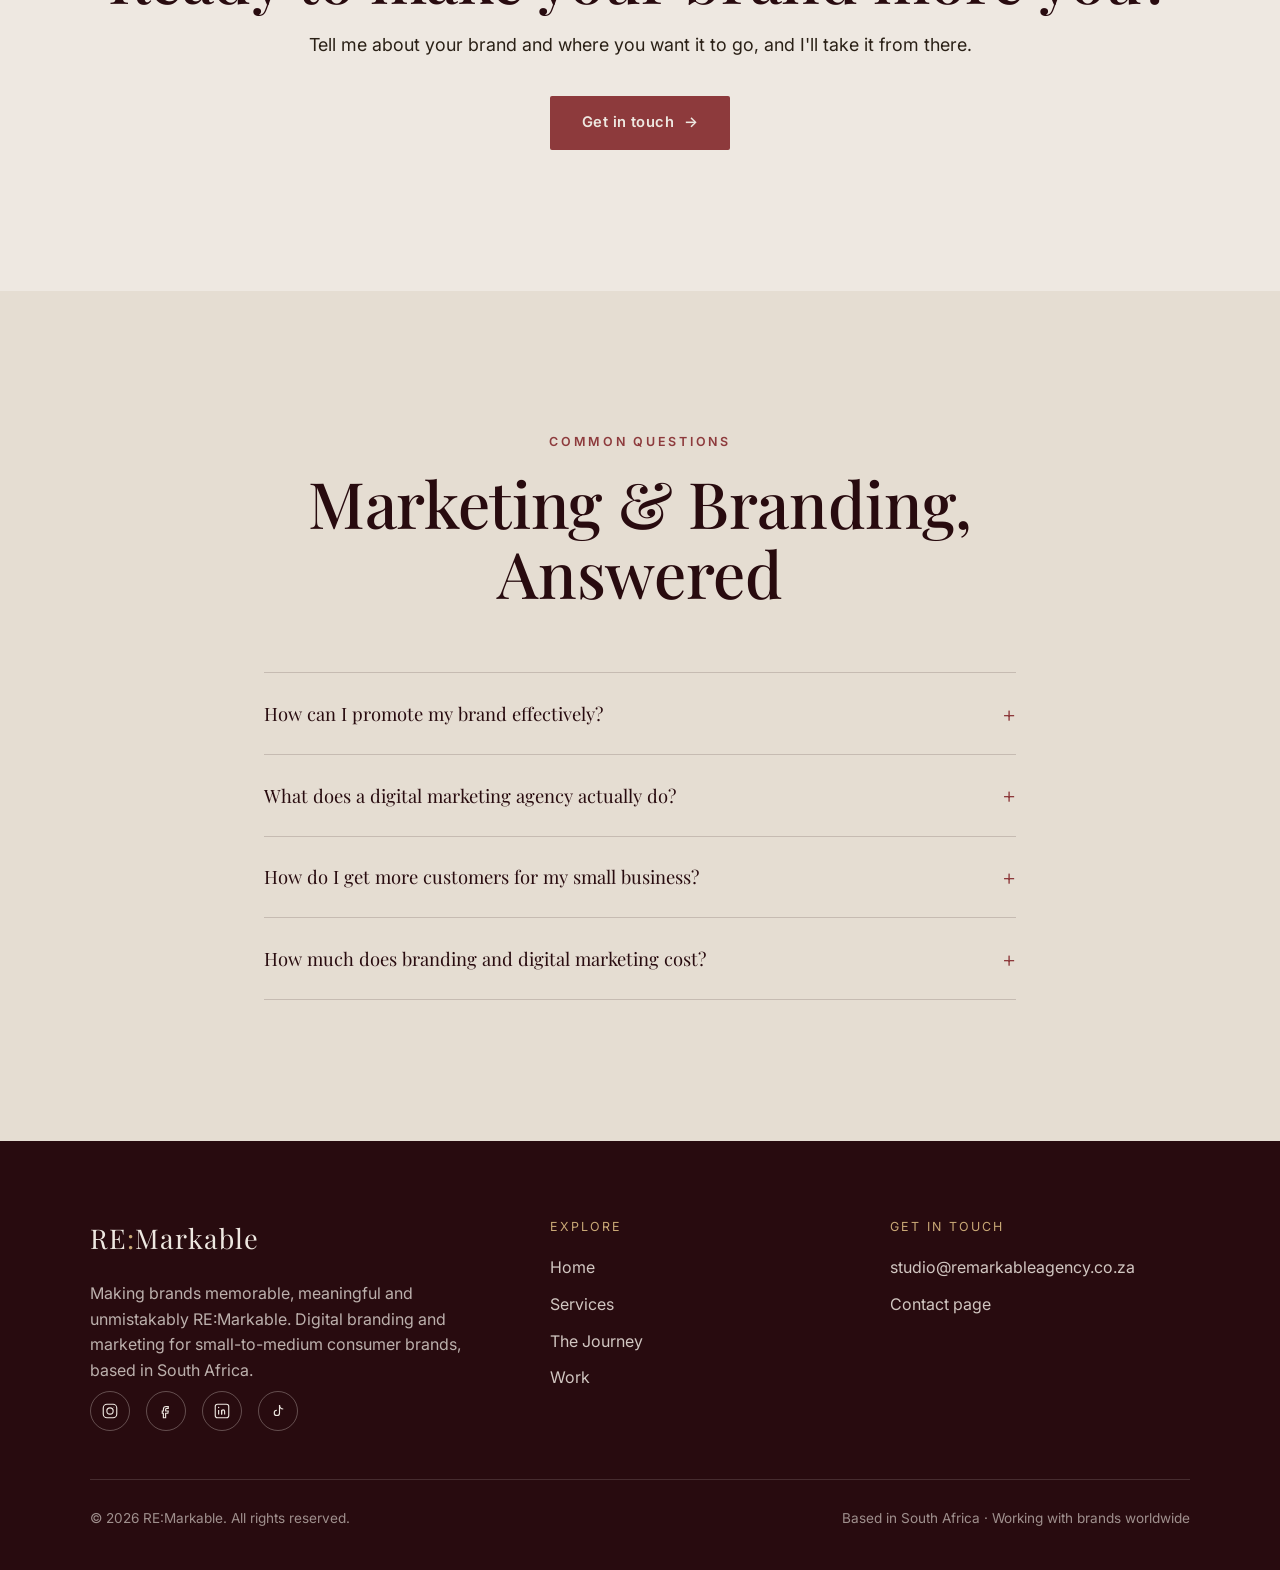
==== commit b763ad63: "Update contact email to the new business address Replaced remarkable40@outlook.com with studio@remar" ====
--- a/index.html
+++ b/index.html
@@ -35,7 +35,7 @@
     "@type": "MarketingAgency",
     "name": "RE:Markable",
     "description": "Digital branding and marketing agency for small-to-medium consumer brands, based in South Africa.",
-    "email": "remarkable40@outlook.com",
+    "email": "studio@remarkableagency.co.za",
     "areaServed": "ZA",
     "sameAs": [
       "https://www.instagram.com/re_markable.co/",
@@ -295,7 +295,7 @@
         <div>
           <div class="footer__heading">Get in Touch</div>
           <ul class="footer__links">
-            <li><a href="mailto:remarkable40@outlook.com">remarkable40@outlook.com</a></li>
+            <li><a href="mailto:studio@remarkableagency.co.za">studio@remarkableagency.co.za</a></li>
             <li><a href="contact.html">Contact page</a></li>
           </ul>
         </div>
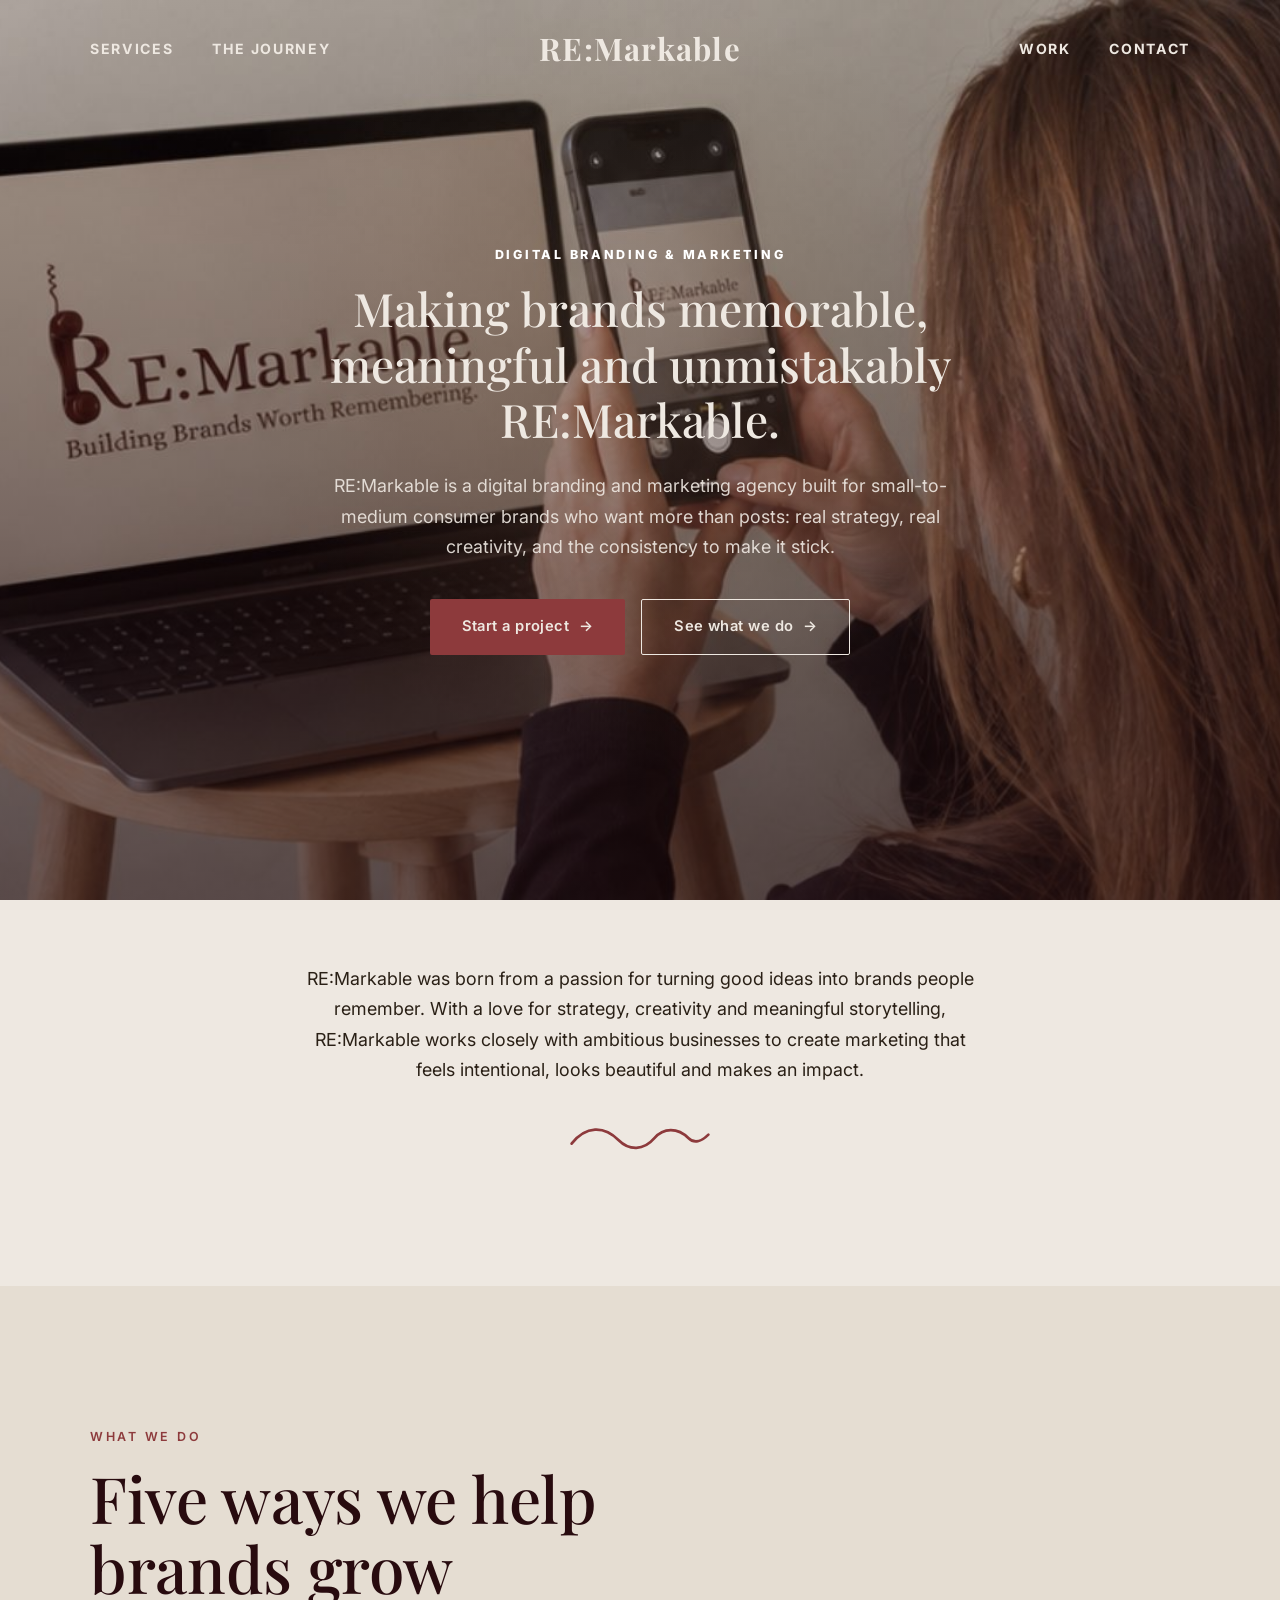
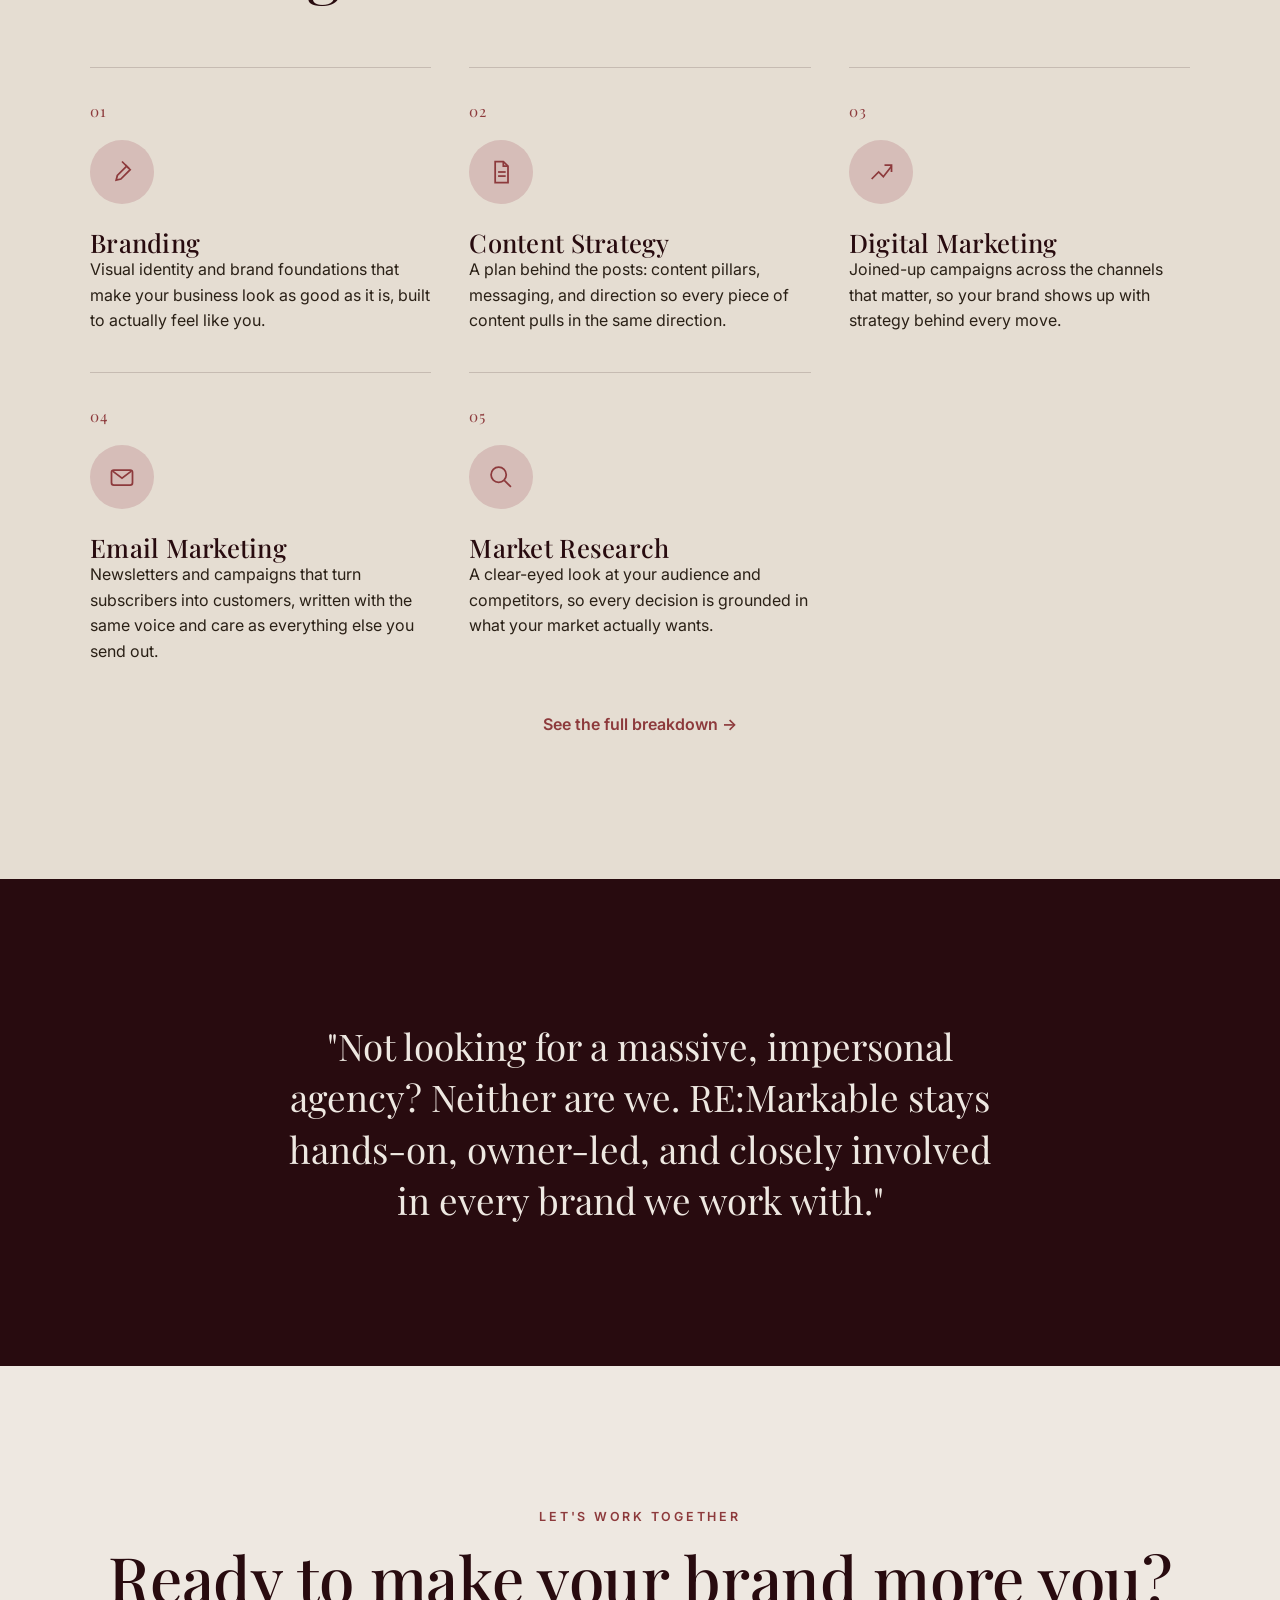
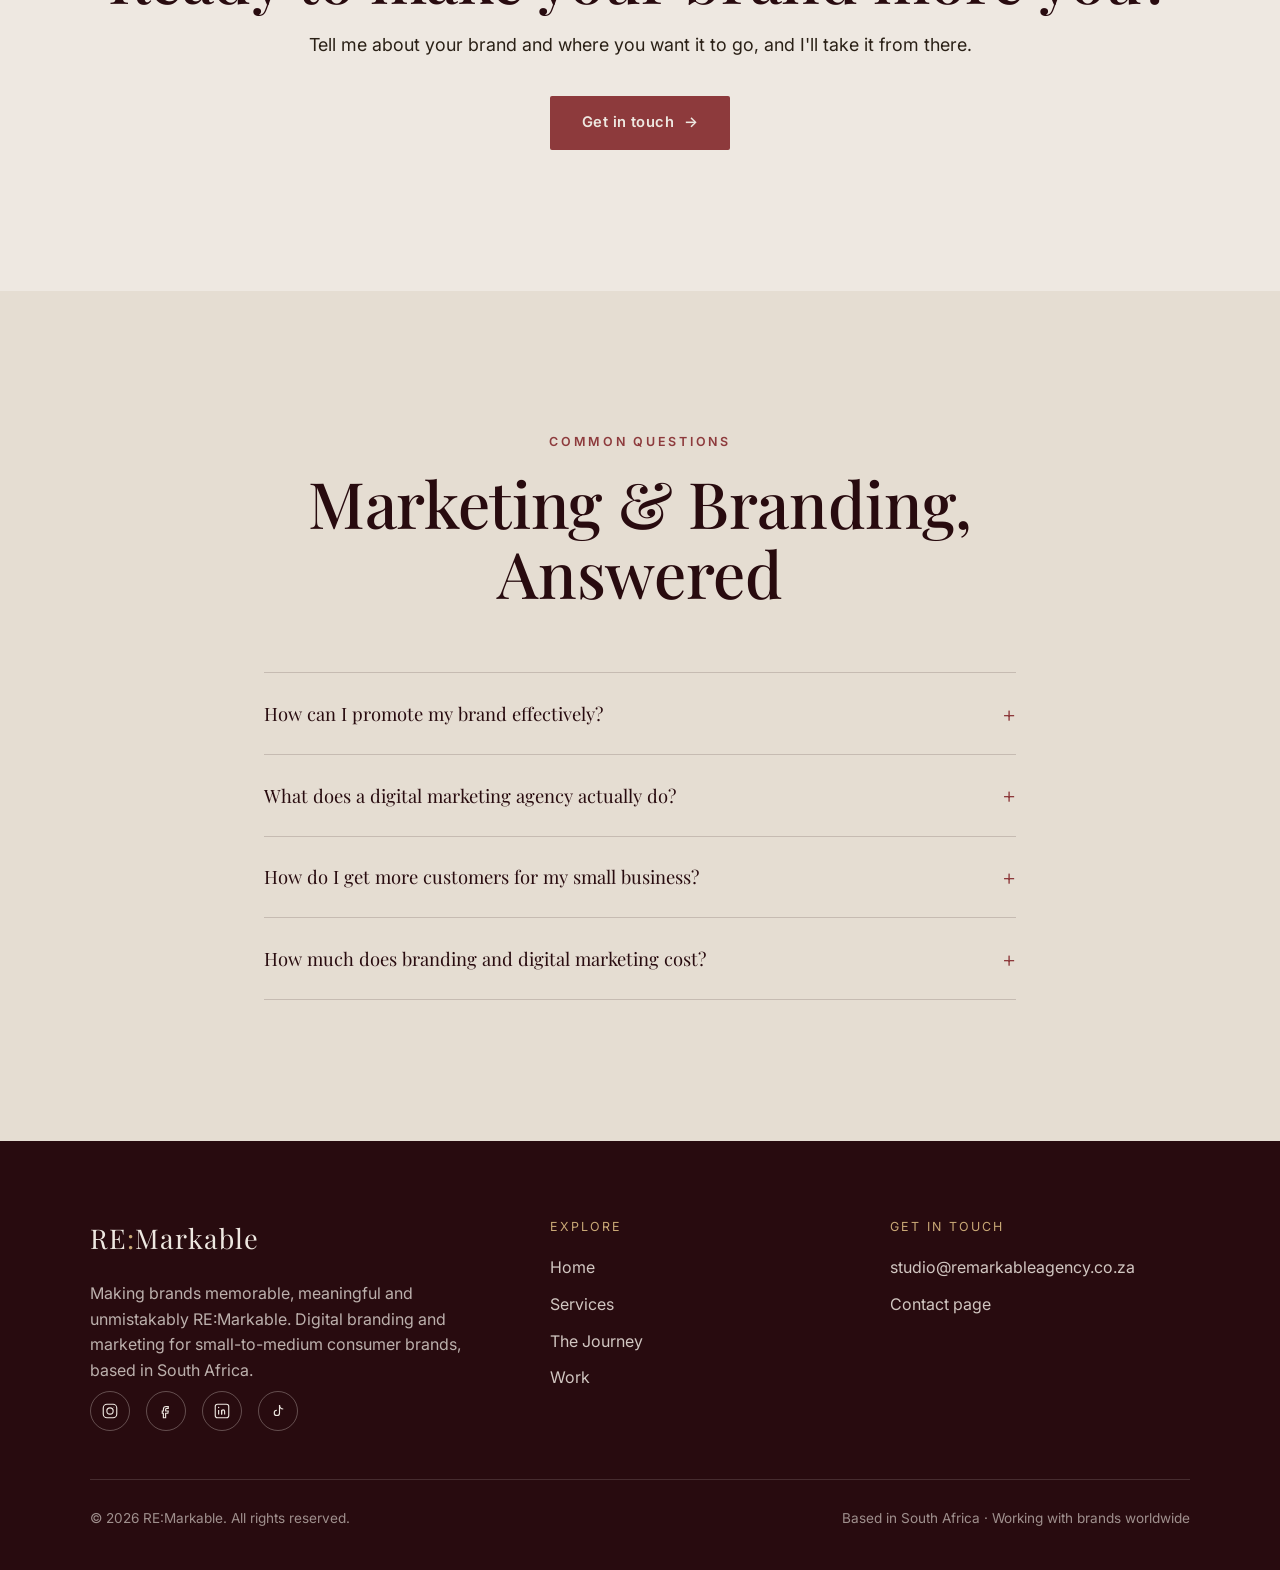
==== commit 5eaae755: "Replace homepage hero image Co-Authored-By: Claude Sonnet 5 <noreply@anthropic.com>" ====
--- a/index.html
+++ b/index.html
@@ -131,8 +131,8 @@
       <img
         class="hero__bg"
         src="images/hero/hero.jpg"
-        alt="RE:Markable, digital branding and marketing agency"
-        width="1448" height="807">
+        alt="RE:Markable brand mark on a laptop screen, being photographed on a phone"
+        width="1366" height="768">
       <div class="hero__content">
         <span class="eyebrow fade-in">Digital Branding &amp; Marketing</span>
         <h1 class="fade-in">Making brands memorable, meaningful and unmistakably RE:Markable.</h1>
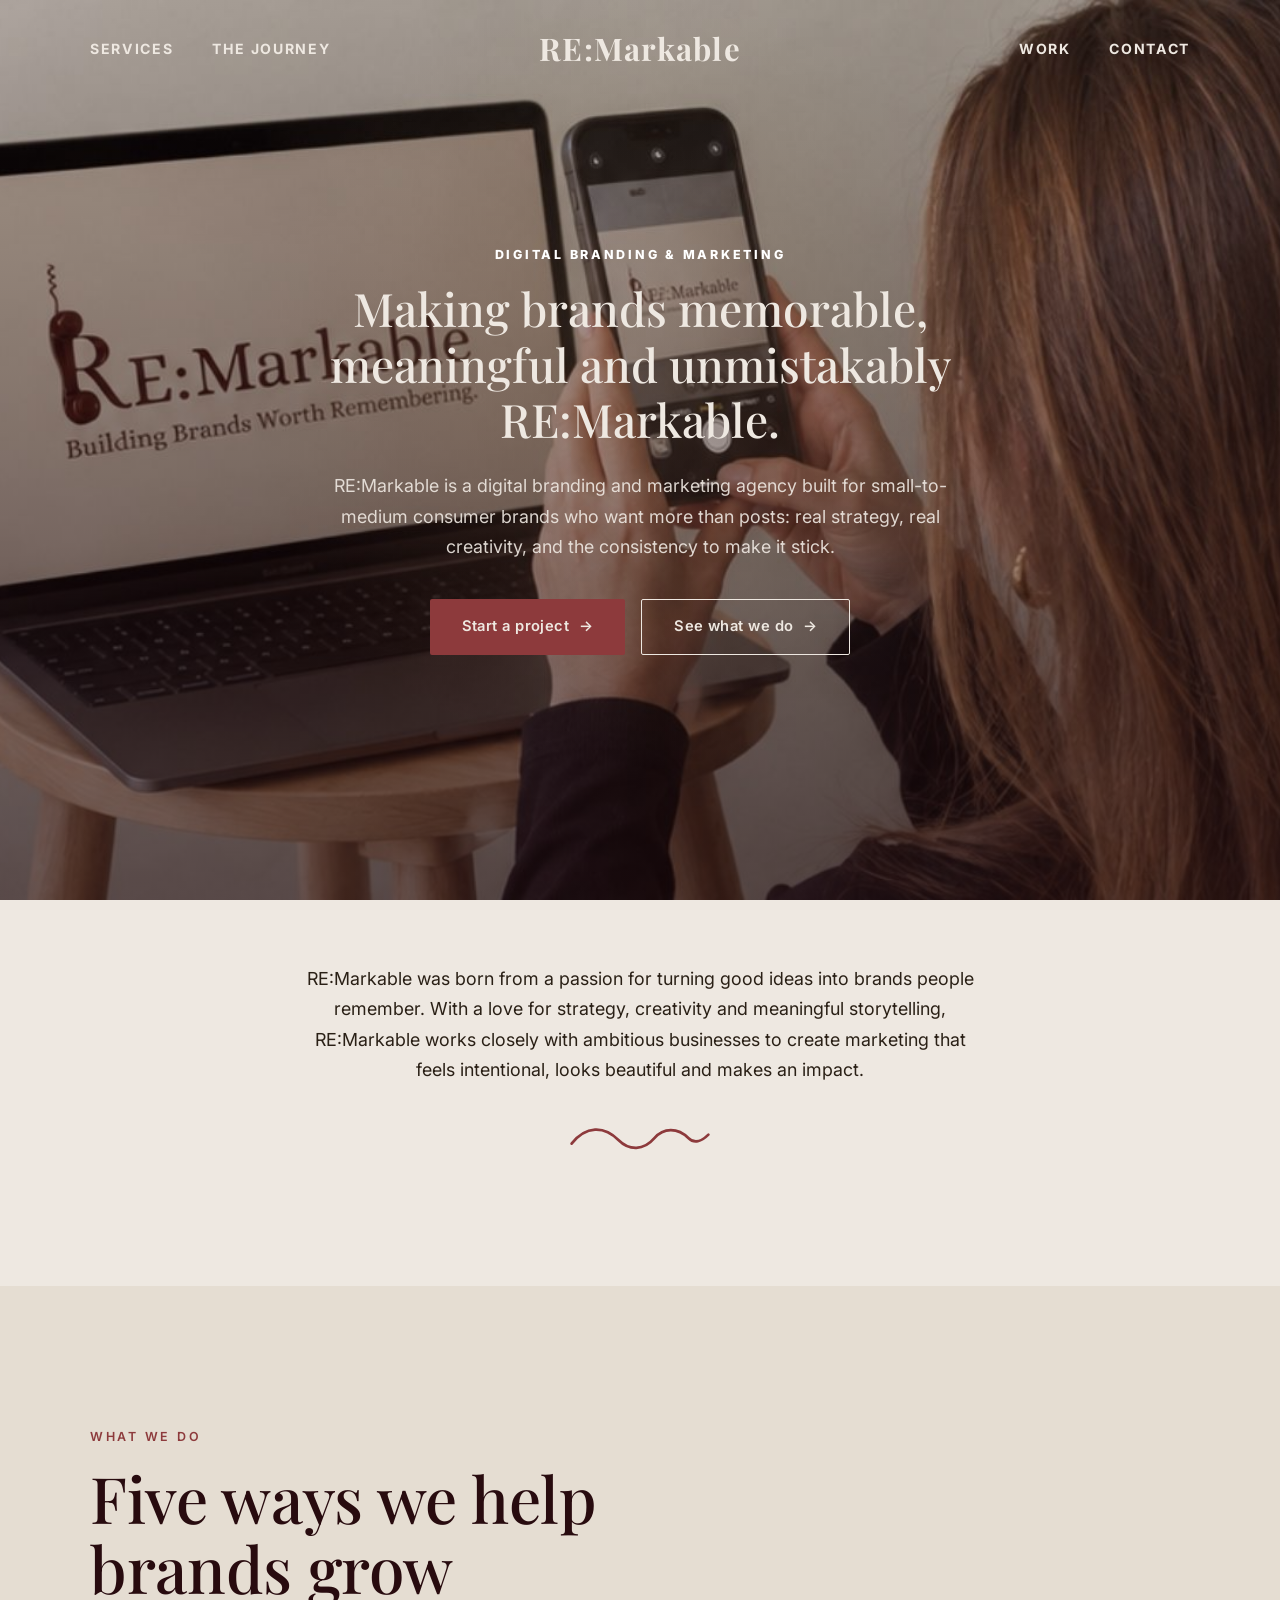
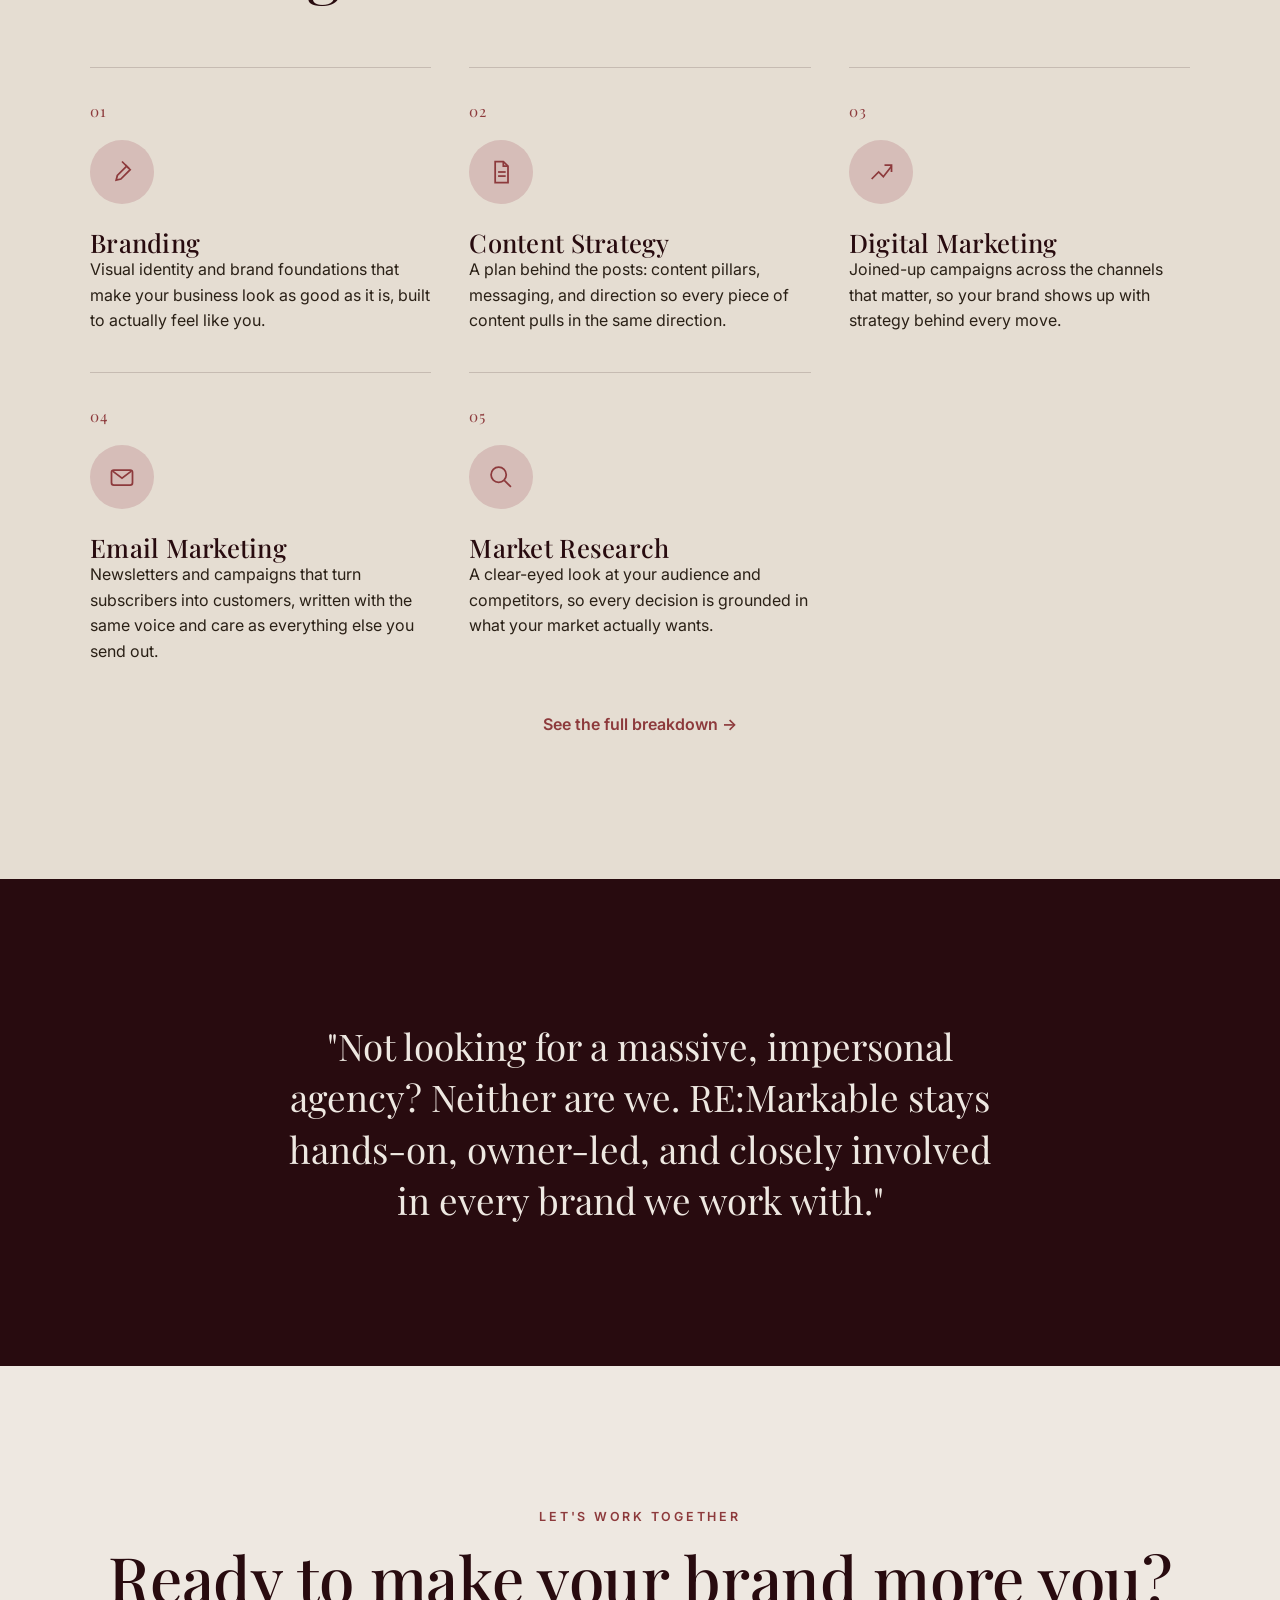
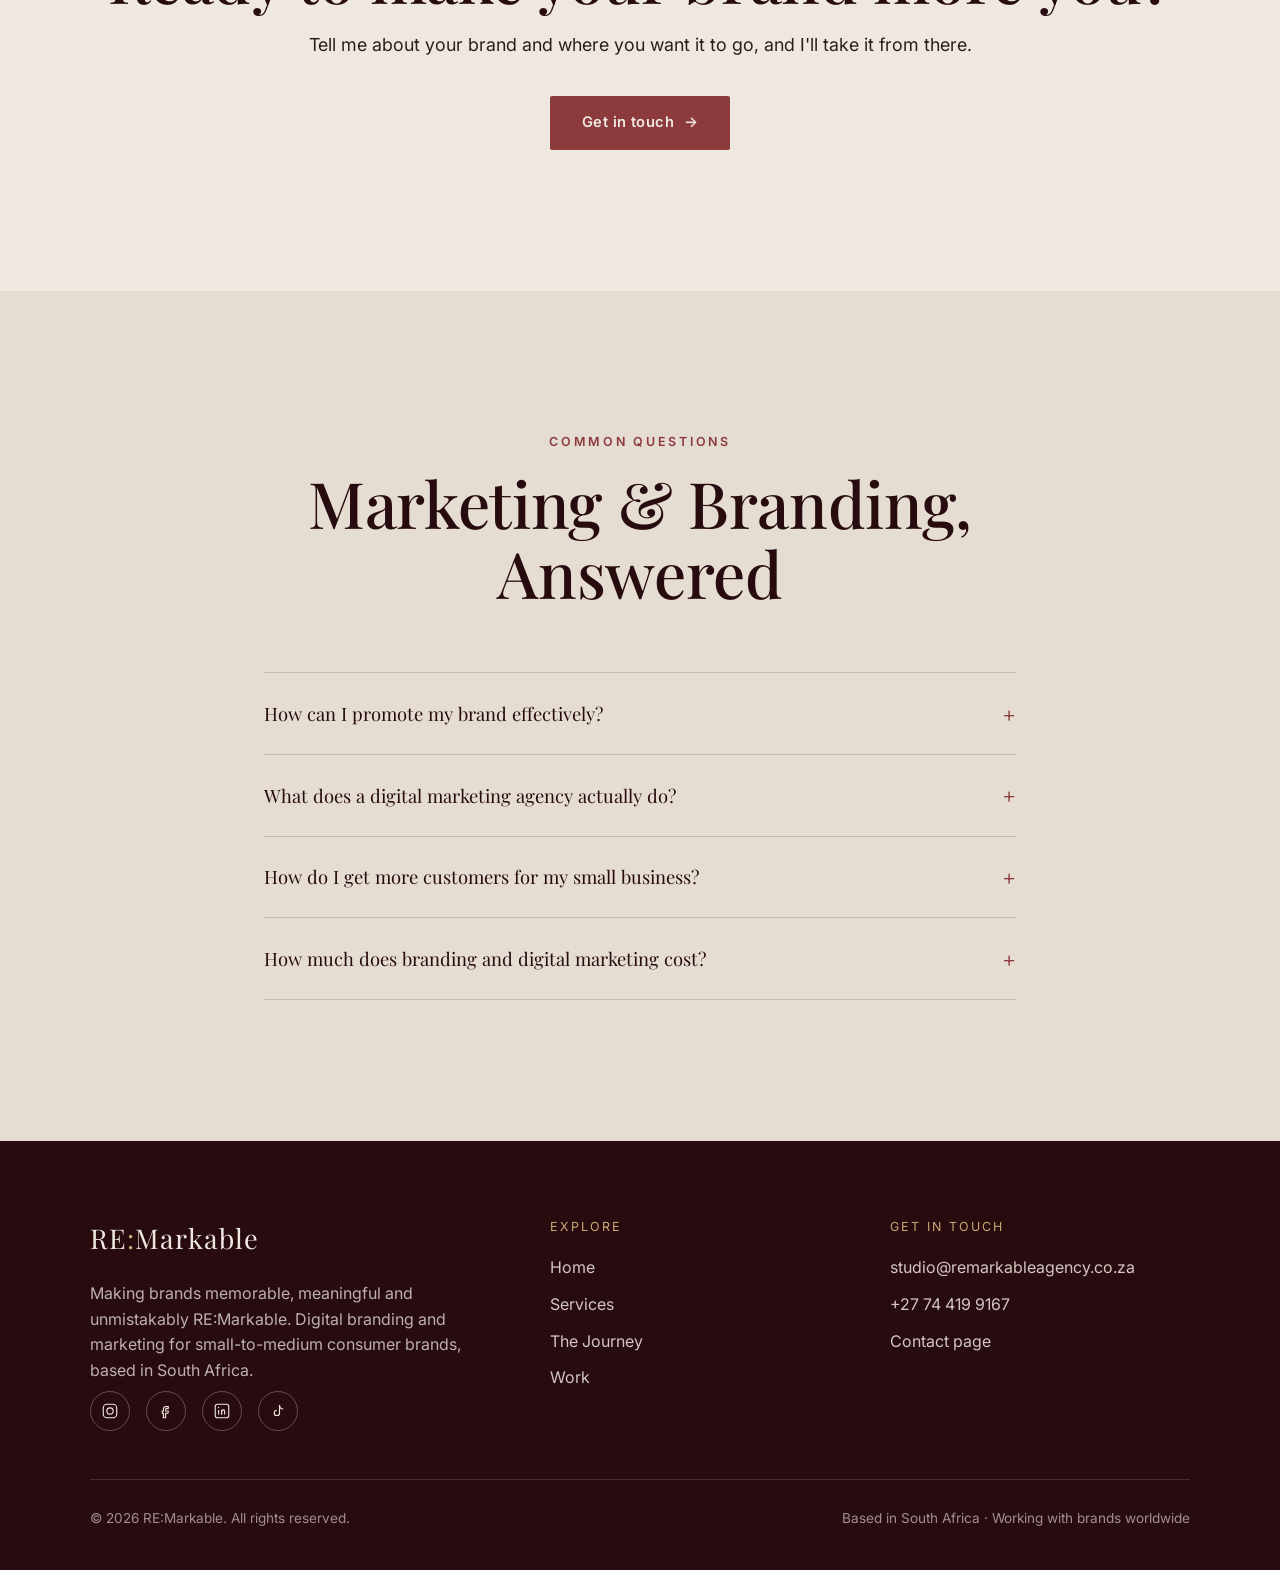
==== commit 7d1698b3: "Add business phone number across the site +27 74 419 9167 added to the contact page details, every p" ====
--- a/index.html
+++ b/index.html
@@ -36,6 +36,7 @@
     "name": "RE:Markable",
     "description": "Digital branding and marketing agency for small-to-medium consumer brands, based in South Africa.",
     "email": "studio@remarkableagency.co.za",
+    "telephone": "+27744199167",
     "areaServed": "ZA",
     "sameAs": [
       "https://www.instagram.com/re_markable.co/",
@@ -132,7 +133,7 @@
         class="hero__bg"
         src="images/hero/hero.jpg"
         alt="RE:Markable brand mark on a laptop screen, being photographed on a phone"
-        width="1366" height="768">
+        width="1366" height="768" fetchpriority="high">
       <div class="hero__content">
         <span class="eyebrow fade-in">Digital Branding &amp; Marketing</span>
         <h1 class="fade-in">Making brands memorable, meaningful and unmistakably RE:Markable.</h1>
@@ -296,6 +297,7 @@
           <div class="footer__heading">Get in Touch</div>
           <ul class="footer__links">
             <li><a href="mailto:studio@remarkableagency.co.za">studio@remarkableagency.co.za</a></li>
+            <li><a href="tel:+27744199167">+27 74 419 9167</a></li>
             <li><a href="contact.html">Contact page</a></li>
           </ul>
         </div>
--- a/css/style.css
+++ b/css/style.css
@@ -316,7 +316,10 @@
 .nav__toggle {
   display: none;
   color: var(--cream);
-  padding: 0.4rem;
+  min-width: 44px;
+  min-height: 44px;
+  align-items: center;
+  justify-content: center;
 }
 .nav__toggle svg { width: 24px; height: 24px; }
 
@@ -327,7 +330,7 @@
     padding-block: 1.1rem;
   }
   .nav__group { display: none; }
-  .nav__toggle { display: block; }
+  .nav__toggle { display: flex; }
   .nav__links {
     display: flex;
     position: fixed;
@@ -336,7 +339,7 @@
     justify-content: center;
     align-items: flex-start;
     padding: 2rem clamp(1.5rem, 8vw, 3rem);
-    background: var(--forest);
+    background: var(--burgundy-dark);
     transform: translateX(100%);
     transition: transform var(--transition);
     gap: 1.75rem;
@@ -344,6 +347,11 @@
   .nav__links.is-open { transform: translateX(0); }
   .nav__links a { font-size: 1.1rem; }
   .nav__cta { margin-top: 0.5rem; }
+  .site-header {
+    background: var(--burgundy-dark) !important;
+    backdrop-filter: none;
+    -webkit-backdrop-filter: none;
+  }
 }
 
 /* ---------- Buttons ---------- */
@@ -443,7 +451,11 @@
   width: 100%;
   height: 100%;
   object-fit: cover;
+  object-position: center;
   z-index: 0;
+}
+@media (max-width: 700px) {
+  .hero--full .hero__bg { object-position: 15% center; }
 }
 .hero--full::after {
   content: '';
@@ -796,7 +808,8 @@
 .form-field textarea:focus,
 .form-field select:focus {
   border-color: var(--burgundy);
-  outline: none;
+  outline: 2px solid var(--burgundy);
+  outline-offset: 1px;
 }
 .form-field textarea { min-height: 140px; resize: vertical; }
 
@@ -809,6 +822,7 @@
   display: inline-flex;
   align-items: center;
   gap: 0.55rem;
+  min-height: 44px;
   padding: 0.65rem 1.1rem;
   background: var(--cream);
   border: 1px solid rgba(40, 11, 15, 0.3);
